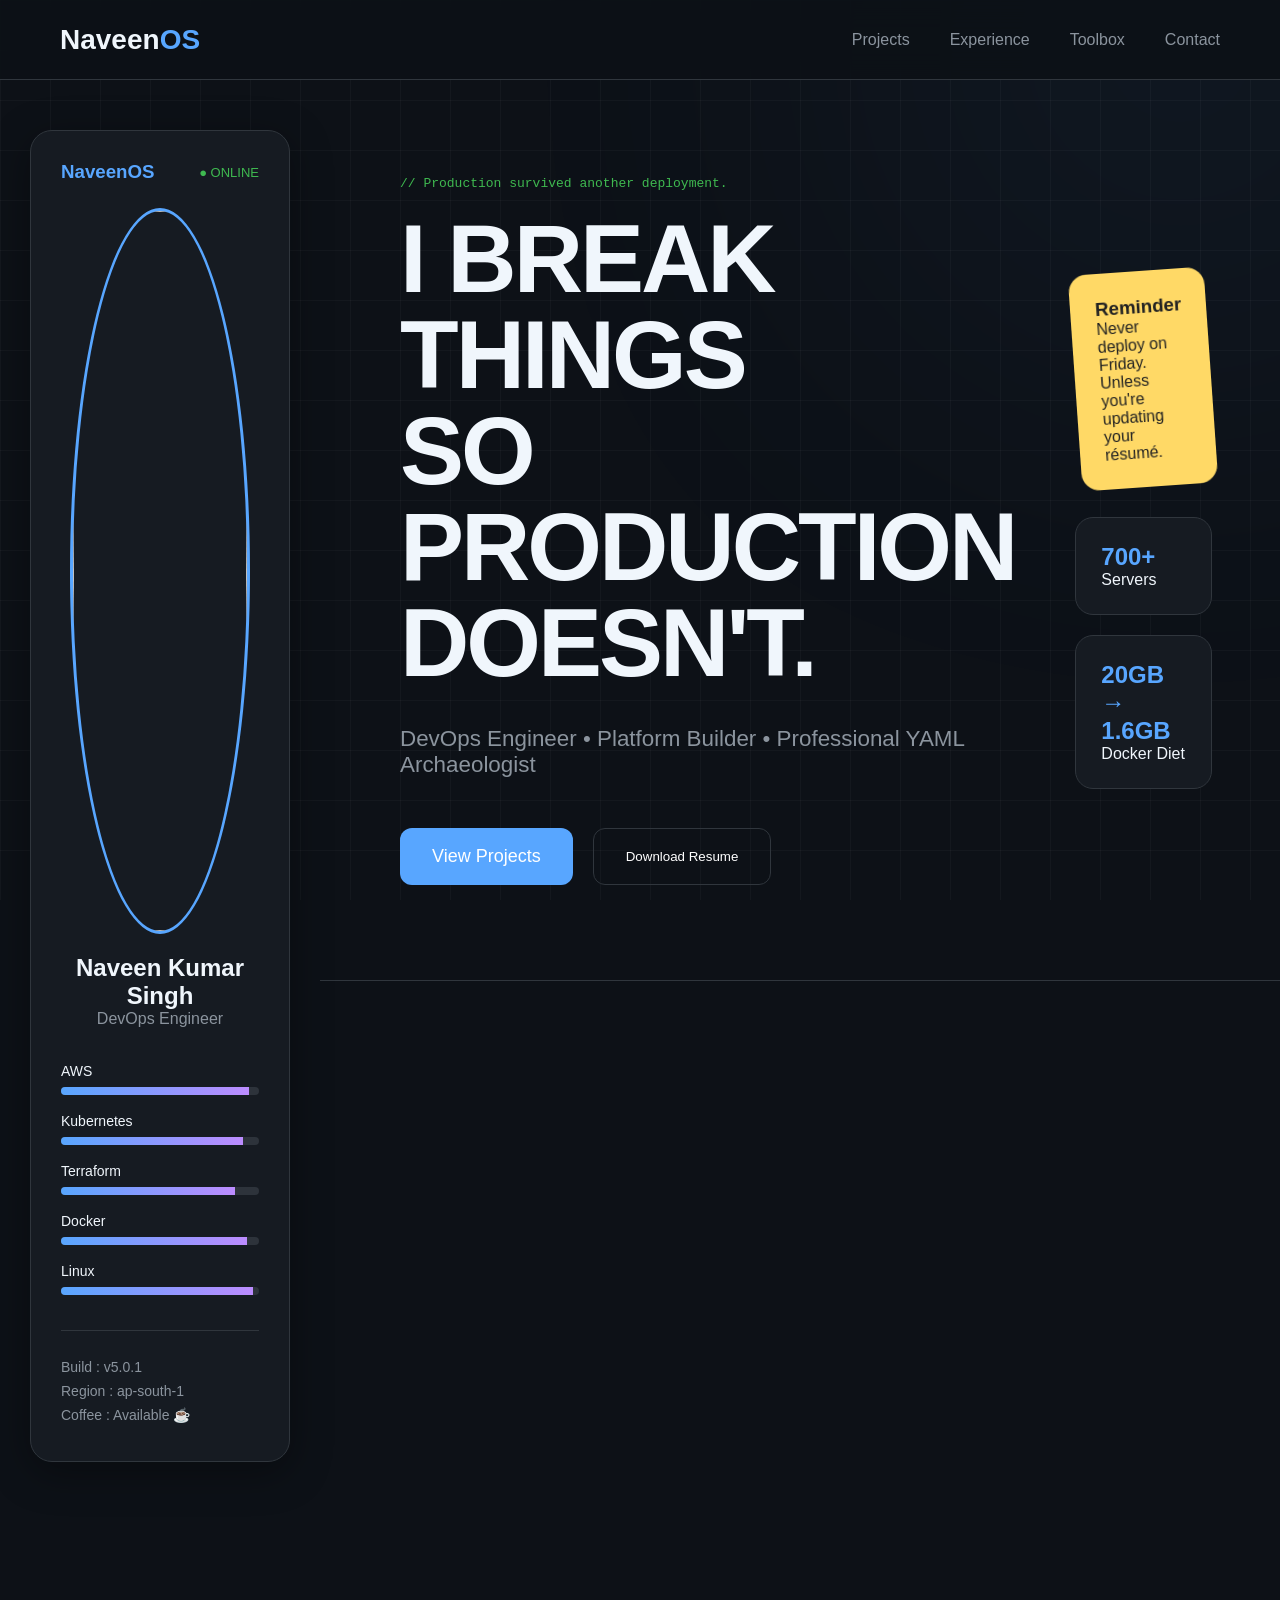
==== index.html @ 40c323e1 "update sidebar" ====
<head>
    <link rel="stylesheet" href="assets/css/style.css">
    <link rel="stylesheet" href="assets/css/navbar.css">
    <link rel="stylesheet" href="assets/css/sidebar.css">
    <link rel="stylesheet" href="assets/css/hero.css">
</head>

<body>

    <!-- ================= NAVBAR ================= -->

    <nav class="navbar">

        <div class="logo">
            Naveen<span>OS</span>
        </div>

        <ul class="nav-links">
            <li><a href="#">Projects</a></li>
            <li><a href="#">Experience</a></li>
            <li><a href="#">Toolbox</a></li>
            <li><a href="#">Contact</a></li>
        </ul>

    </nav>

    <!-- ================= MAIN ================= -->

    <main>

        <!-- Sidebar -->

        <aside class="sidebar">

            <div class="identity-card">

                <div class="identity-header">

                    <h3>NaveenOS</h3>

                    <span class="online">
                        ● ONLINE
                    </span>

                </div>

                <div class="profile-image">

                    <img src="assets/images/profile.png" alt="Profile">

                </div>

                <h2>Naveen Kumar Singh</h2>

                <p class="designation">
                    DevOps Engineer
                </p>

                <div class="skill-bars">

                    <div class="skill">
                        <span>AWS</span>
                        <div class="bar">
                            <div style="width:95%"></div>
                        </div>
                    </div>

                    <div class="skill">
                        <span>Kubernetes</span>
                        <div class="bar">
                            <div style="width:92%"></div>
                        </div>
                    </div>

                    <div class="skill">
                        <span>Terraform</span>
                        <div class="bar">
                            <div style="width:88%"></div>
                        </div>
                    </div>

                    <div class="skill">
                        <span>Docker</span>
                        <div class="bar">
                            <div style="width:94%"></div>
                        </div>
                    </div>

                    <div class="skill">
                        <span>Linux</span>
                        <div class="bar">
                            <div style="width:97%"></div>
                        </div>
                    </div>

                </div>

                <div class="system-info">

                    <p>Build : v5.0.1</p>

                    <p>Region : ap-south-1</p>

                    <p>Coffee : Available ☕</p>

                </div>

            </div>

        </aside>

        <!-- Right Side -->

        <div class="content">

            <section class="hero">

                <div class="hero-left">

                    <p class="hero-tag">
                        // Production survived another deployment.
                    </p>

                    <h1>
                        I BREAK THINGS
                        <br>
                        SO PRODUCTION
                        <br>
                        DOESN'T.
                    </h1>

                    <p class="hero-description">
                        DevOps Engineer • Platform Builder • Professional YAML Archaeologist
                    </p>

                    <div class="hero-buttons">

                        <button class="primary-btn">
                            View Projects
                        </button>

                        <button class="secondary-btn">
                            Download Resume
                        </button>

                    </div>

                </div>

                <div class="hero-right">

                    <div class="sticky-note">

                        <h3>Reminder</h3>

                        <p>
                            Never deploy on Friday.
                            Unless you're updating your résumé.
                        </p>

                    </div>

                    <div class="quick-stats">

                        <div>
                            <h2>700+</h2>
                            <span>Servers</span>
                        </div>

                        <div>
                            <h2>20GB → 1.6GB</h2>
                            <span>Docker Diet</span>
                        </div>

                    </div>

                </div>

            </section>

            <!-- Empty Sections -->

            <section class="terminal"></section>

            <section class="timeline"></section>

            <section class="toolbox"></section>

            <section class="metrics"></section>

            <section class="projects"></section>

            <section class="contact"></section>

        </div>

    </main>

</body>
---- assets/css/style.css ----
@import url('variables.css');

*{
    margin:0;
    padding:0;
    box-sizing:border-box;
}

html{
    scroll-behavior:smooth;
}

body{

    background:var(--bg);

    color:var(--white);

    font-family:'Inter',sans-serif;

    overflow-x:hidden;

}

a{

    text-decoration:none;

    color:inherit;

}

img{

    width:100%;

    display:block;

}

button{

    cursor:pointer;

    border:none;

}

main{

    display:grid;

    grid-template-columns:320px 1fr;

    min-height:100vh;

}

section{

    padding:80px;

}
.content{

    margin-top:80px;

}

.terminal,
.timeline,
.toolbox,
.metrics,
.projects,
.contact{

    min-height:100vh;

    border-top:1px solid var(--border);

}

body::before{

    content:"";

    position:fixed;

    inset:0;

    background-image:

        linear-gradient(rgba(255,255,255,.03) 1px,transparent 1px),

        linear-gradient(90deg,rgba(255,255,255,.03) 1px,transparent 1px);

    background-size:50px 50px;

    pointer-events:none;

    z-index:-1;

}

body::after{

    content:"";

    position:fixed;

    width:700px;

    height:700px;

    border-radius:50%;

    background:radial-gradient(var(--blue),transparent 70%);

    filter:blur(220px);

    top:-300px;

    right:-250px;

    opacity:.18;

    z-index:-2;

}
---- assets/css/navbar.css ----
.navbar{

    height:80px;

    width:100%;

    position:fixed;

    top:0;

    left:0;

    background:rgba(13,17,23,.9);

    backdrop-filter:blur(15px);

    display:flex;

    justify-content:space-between;

    align-items:center;

    padding:0 60px;

    border-bottom:1px solid var(--border);

    z-index:999;

}

.logo{

    font-size:28px;

    font-weight:700;

}

.logo span{

    color:var(--blue);

}

.nav-links{

    display:flex;

    gap:40px;

    list-style:none;

}

.nav-links a{

    color:var(--grey);

    transition:.3s;

}

.nav-links a:hover{

    color:var(--white);

}
---- assets/css/sidebar.css ----
.sidebar{

    position:sticky;
    top:100px;
    padding:30px;
    height:calc(100vh - 120px);

}

.identity-card{

    background:var(--bg-secondary);

    border:1px solid var(--border);

    border-radius:22px;

    padding:30px;

    box-shadow:var(--shadow);

}

.identity-header{

    display:flex;

    justify-content:space-between;

    align-items:center;

    margin-bottom:25px;

}

.identity-header h3{

    color:var(--blue);

}

.online{

    color:var(--green);

    font-size:13px;

}

.profile-image{

    width:180px;

    margin:auto;

    border-radius:50%;

    overflow:hidden;

    border:3px solid var(--blue);

}

.identity-card h2{

    text-align:center;

    margin-top:20px;

}

.designation{

    text-align:center;

    color:var(--grey);

    margin-bottom:35px;

}

.skill{

    margin-bottom:18px;

}

.skill span{

    display:block;

    margin-bottom:8px;

    font-size:14px;

}

.bar{

    width:100%;

    height:8px;

    background:#2d333b;

    border-radius:30px;

    overflow:hidden;

}

.bar div{

    height:100%;

    background:linear-gradient(90deg,var(--blue),var(--purple));

}

.system-info{

    margin-top:35px;

    padding-top:20px;

    border-top:1px solid var(--border);

}

.system-info p{

    color:var(--grey);

    margin:8px 0;

    font-size:14px;

}
---- assets/css/hero.css ----
.hero{

    display:grid;

    grid-template-columns:2fr 1fr;

    gap:60px;

    align-items:center;

    min-height:100vh;

}

.hero-tag{

    color:var(--green);

    font-family:monospace;

    margin-bottom:20px;

}

.hero h1{

    font-size:6rem;

    line-height:1;

    letter-spacing:-3px;

    max-width:900px;

}

.hero-description{

    margin-top:35px;

    font-size:1.4rem;

    color:var(--grey);

    max-width:650px;

}

.hero-buttons{

    display:flex;

    gap:20px;

    margin-top:50px;

}

.primary-btn{

    background:var(--blue);

    color:white;

    padding:18px 32px;

    border-radius:12px;

    font-size:18px;

}

.secondary-btn{

    background:transparent;

    border:1px solid var(--border);

    color:white;

    padding:18px 32px;

    border-radius:12px;

}

.hero-right{

    display:flex;

    flex-direction:column;

    gap:30px;

}

.sticky-note{

    background:#FFD966;

    color:#222;

    padding:25px;

    border-radius:18px;

    transform:rotate(-4deg);

}

.quick-stats{

    display:grid;

    gap:20px;

}

.quick-stats div{

    background:var(--bg-secondary);

    border:1px solid var(--border);

    padding:25px;

    border-radius:18px;

}

.quick-stats h2{

    color:var(--blue);

}
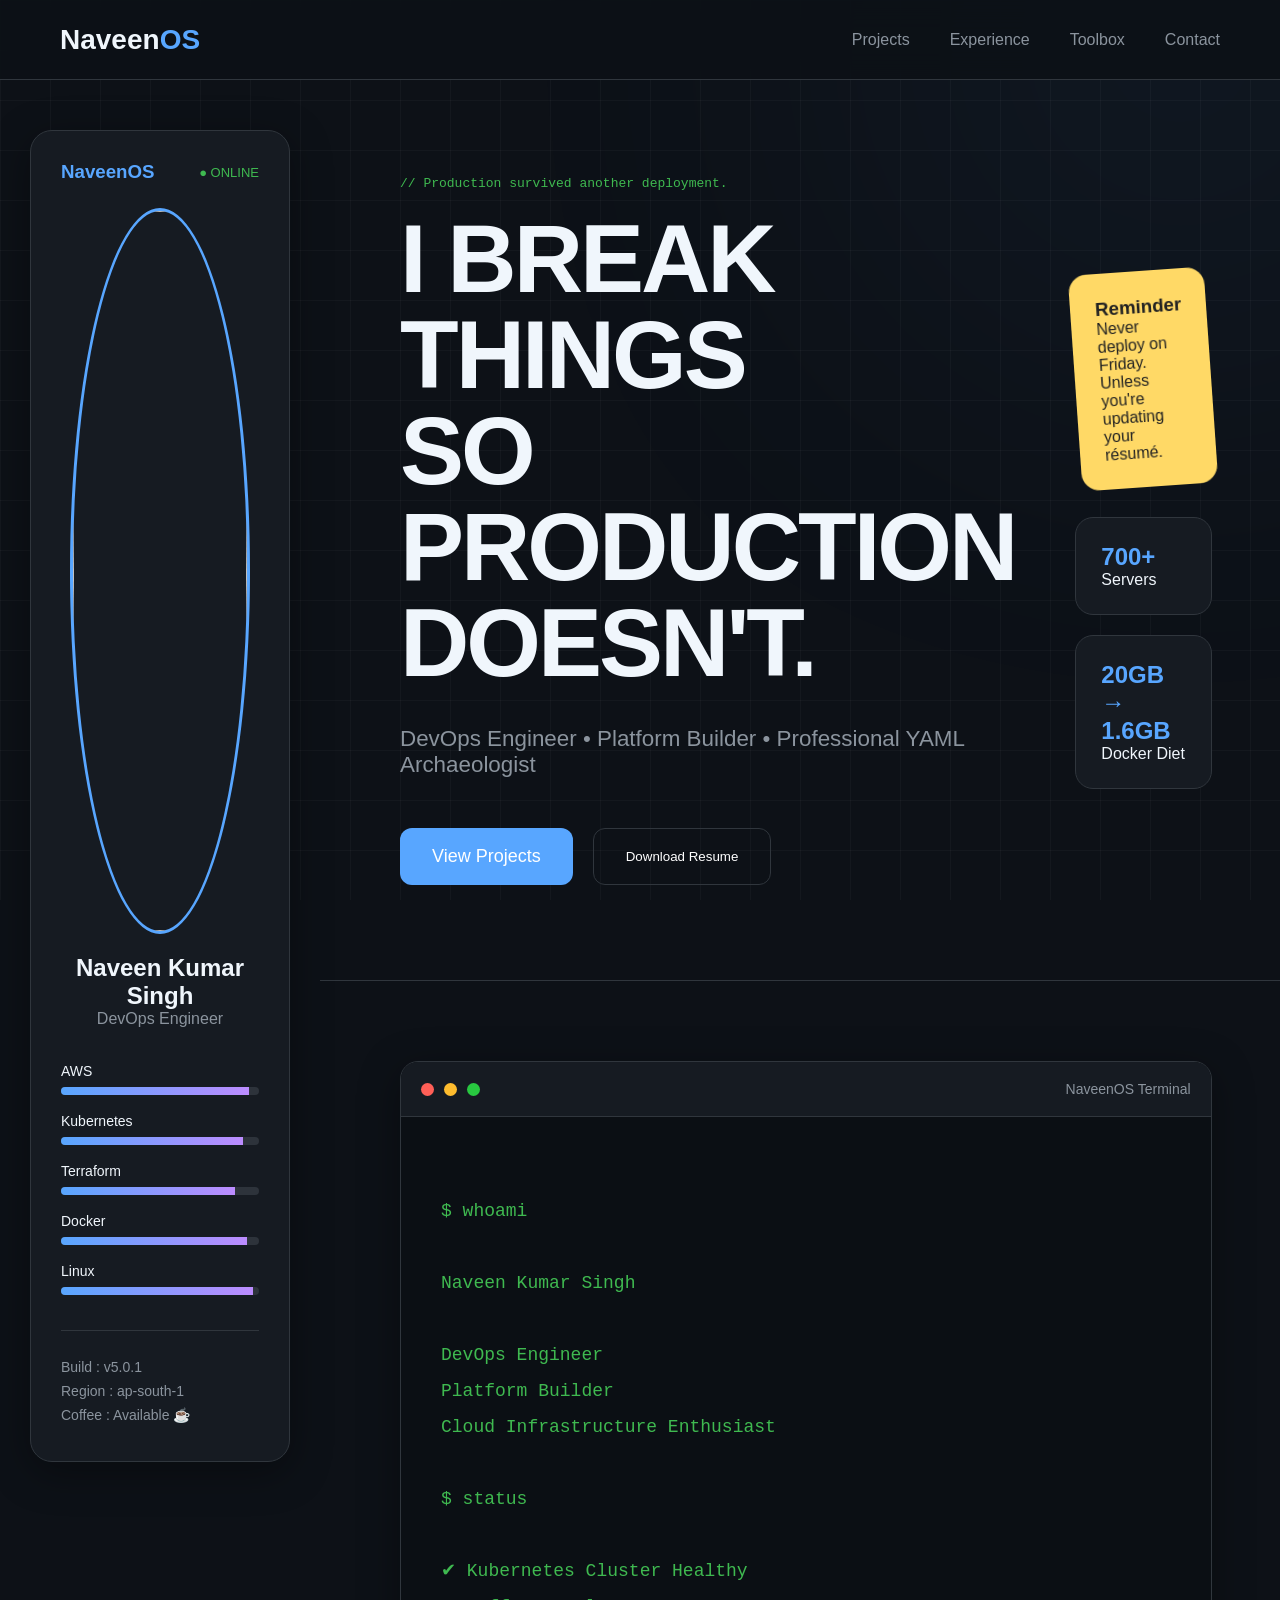
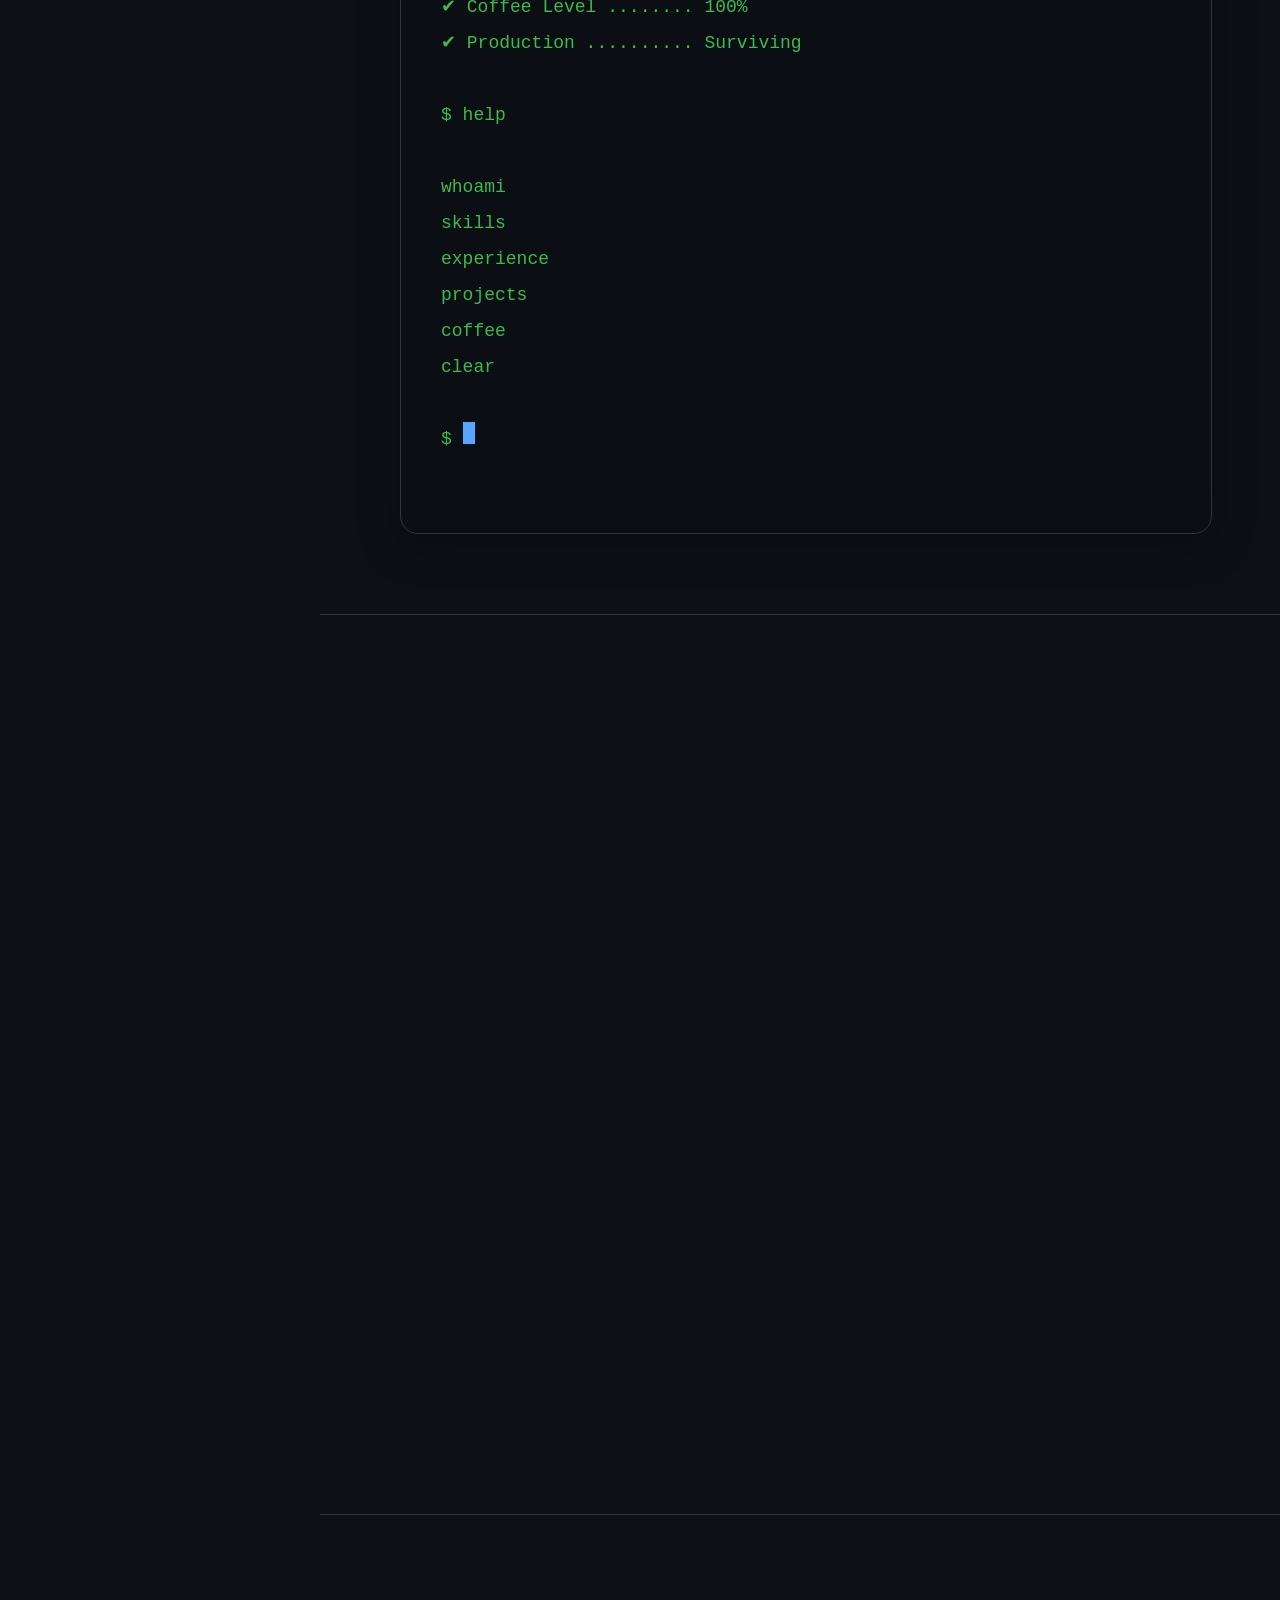
==== commit bfdfed70: "add terminal" ====
--- a/index.html
+++ b/index.html
@@ -3,6 +3,7 @@
     <link rel="stylesheet" href="assets/css/navbar.css">
     <link rel="stylesheet" href="assets/css/sidebar.css">
     <link rel="stylesheet" href="assets/css/hero.css">
+    <link rel="stylesheet" href="assets/css/terminal.css">
 </head>
 
 <body>
@@ -46,7 +47,8 @@
 
                 <div class="profile-image">
 
-                    <img src="assets/images/profile.png" alt="Profile">
+                    <!-- <img src="assets/images/profile.png" alt="Profile"> -->
+                     <img src="https://placehold.co/180x180/png" alt="Profile">
 
                 </div>
 
@@ -180,7 +182,60 @@
 
             <!-- Empty Sections -->
 
-            <section class="terminal"></section>
+            <section class="terminal">
+
+                <div class="terminal-window">
+
+                    <div class="terminal-header">
+
+                        <div class="terminal-buttons">
+
+                            <span class="red"></span>
+                            <span class="yellow"></span>
+                            <span class="green"></span>
+
+                        </div>
+
+                        <p>NaveenOS Terminal</p>
+
+                    </div>
+
+                    <div class="terminal-body">
+
+                        <pre>
+
+$ whoami
+
+Naveen Kumar Singh
+
+DevOps Engineer
+Platform Builder
+Cloud Infrastructure Enthusiast
+
+$ status
+
+✔ Kubernetes Cluster Healthy
+✔ Coffee Level ........ 100%
+✔ Production .......... Surviving
+
+$ help
+
+whoami
+skills
+experience
+projects
+coffee
+clear
+
+$ <span class="cursor"></span>
+
+</pre>
+
+                    </div>
+
+                </div>
+
+            </section>
 
             <section class="timeline"></section>
 
--- a/assets/css/style.css
+++ b/assets/css/style.css
@@ -126,4 +126,9 @@
 
     z-index:-2;
 
+}
+pre{
+
+    white-space:pre-wrap;
+
 }
--- a/assets/css/terminal.css
+++ b/assets/css/terminal.css
@@ -0,0 +1,121 @@
+.terminal{
+
+    display:flex;
+
+    justify-content:center;
+
+    align-items:center;
+
+}
+
+.terminal-window{
+
+    width:100%;
+
+    max-width:1200px;
+
+    background:#0b0f14;
+
+    border:1px solid var(--border);
+
+    border-radius:18px;
+
+    overflow:hidden;
+
+    box-shadow:var(--shadow);
+
+}
+
+.terminal-header{
+
+    height:55px;
+
+    background:#161b22;
+
+    display:flex;
+
+    align-items:center;
+
+    justify-content:space-between;
+
+    padding:0 20px;
+
+    border-bottom:1px solid var(--border);
+
+}
+
+.terminal-buttons{
+
+    display:flex;
+
+    gap:10px;
+
+}
+
+.red,
+.yellow,
+.green{
+
+    width:13px;
+
+    height:13px;
+
+    border-radius:50%;
+
+}
+
+.red{
+
+    background:#ff5f57;
+
+}
+
+.yellow{
+
+    background:#febc2e;
+
+}
+
+.green{
+
+    background:#28c840;
+
+}
+
+.terminal-header p{
+
+    color:var(--grey);
+
+    font-size:14px;
+
+}
+
+.terminal-body{
+
+    padding:40px;
+
+}
+
+.terminal pre{
+
+    color:#3FB950;
+
+    font-size:18px;
+
+    line-height:2;
+
+    font-family:"JetBrains Mono", monospace;
+
+}
+
+.cursor{
+
+    display:inline-block;
+
+    width:12px;
+
+    height:22px;
+
+    background:#58A6FF;
+
+}
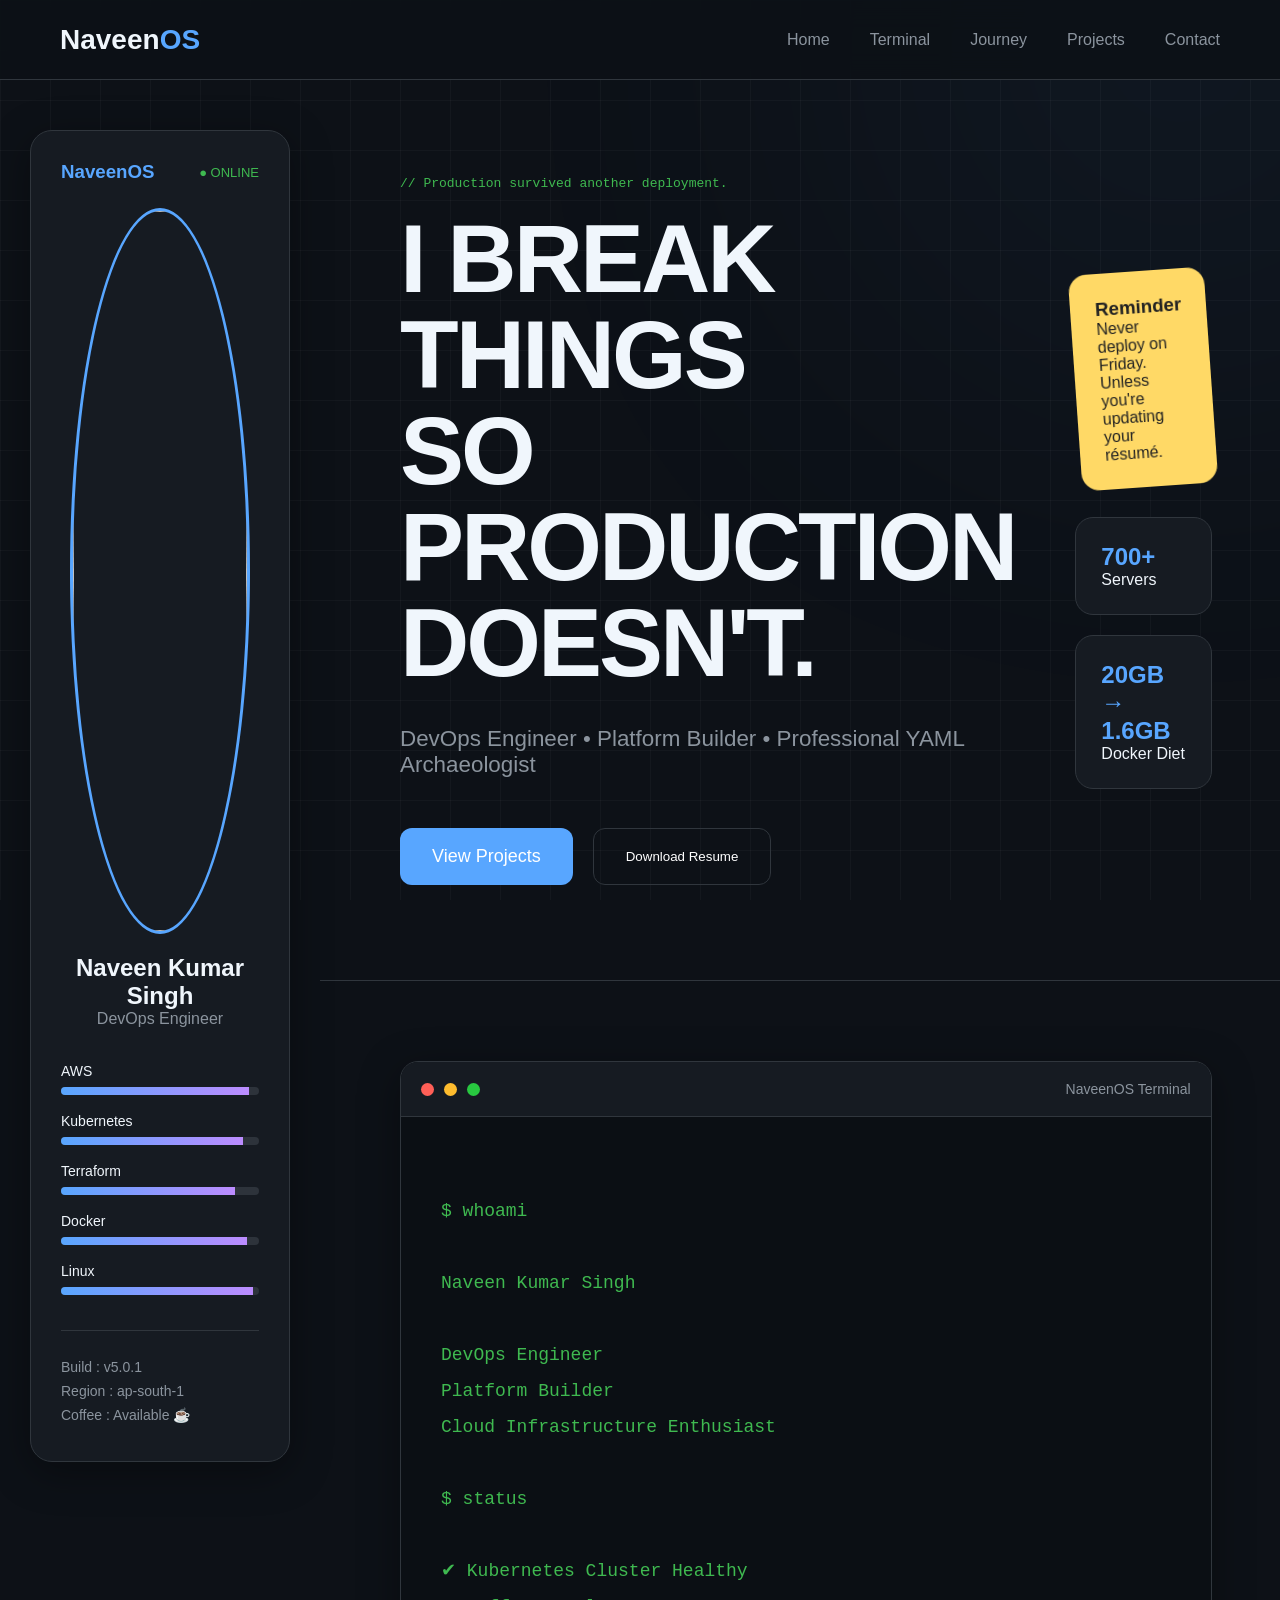
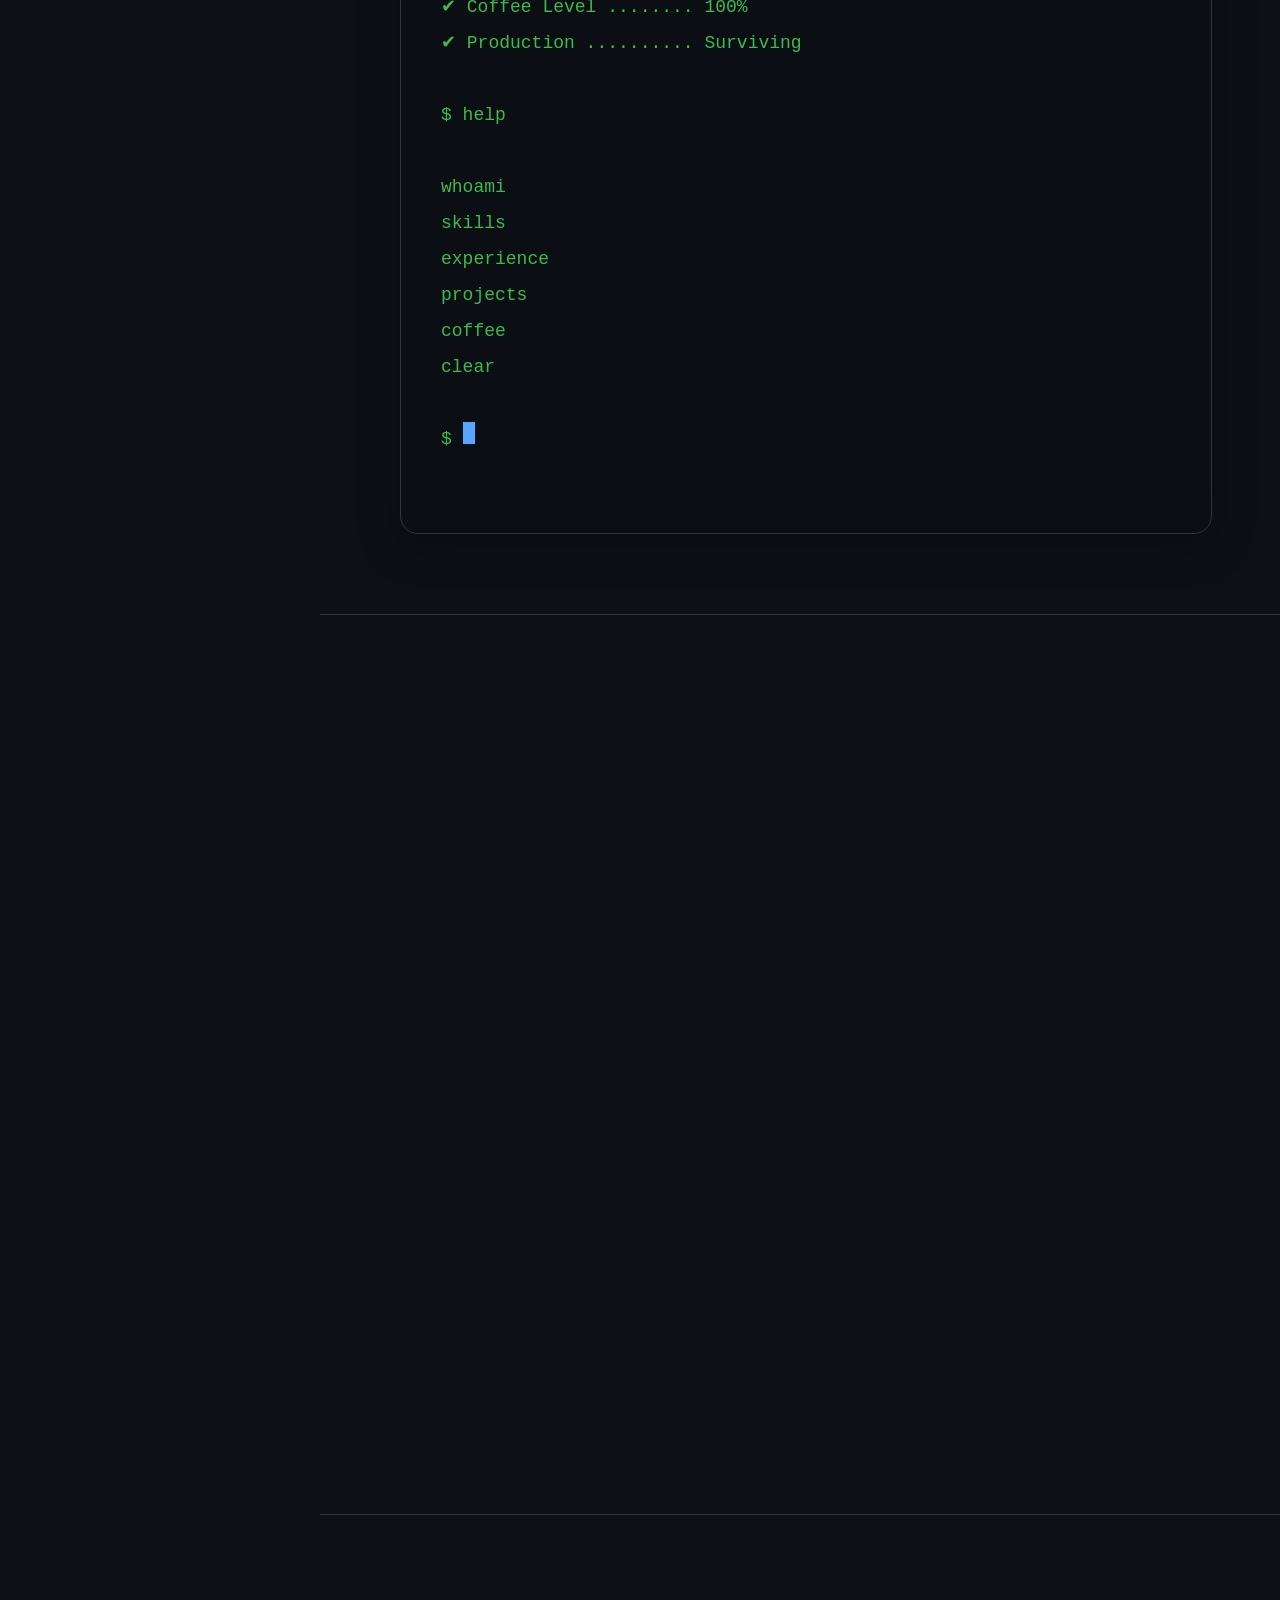
==== commit 14a424c4: "css for terminal" ====
--- a/index.html
+++ b/index.html
@@ -5,7 +5,7 @@
     <link rel="stylesheet" href="assets/css/hero.css">
     <link rel="stylesheet" href="assets/css/terminal.css">
 </head>
-
+<script src="assets/js/main.js"></script>
 <body>
 
     <!-- ================= NAVBAR ================= -->
@@ -17,11 +17,18 @@
         </div>
 
         <ul class="nav-links">
-            <li><a href="#">Projects</a></li>
-            <li><a href="#">Experience</a></li>
-            <li><a href="#">Toolbox</a></li>
-            <li><a href="#">Contact</a></li>
-        </ul>
+
+<li><a href="#hero">Home</a></li>
+
+<li><a href="#terminal">Terminal</a></li>
+
+<li><a href="#timeline">Journey</a></li>
+
+<li><a href="#projects">Projects</a></li>
+
+<li><a href="#contact">Contact</a></li>
+
+</ul>
 
     </nav>
 
@@ -115,7 +122,7 @@
 
         <div class="content">
 
-            <section class="hero">
+            <section class="hero" id="hero">
 
                 <div class="hero-left">
 
@@ -182,7 +189,7 @@
 
             <!-- Empty Sections -->
 
-            <section class="terminal">
+            <section class="terminal" id="terminal">
 
                 <div class="terminal-window">
 
@@ -237,15 +244,15 @@
 
             </section>
 
-            <section class="timeline"></section>
-
-            <section class="toolbox"></section>
-
-            <section class="metrics"></section>
-
-            <section class="projects"></section>
-
-            <section class="contact"></section>
+            <section class="timeline" id="timeline"></section>
+
+            <section class="toolbox" id="toolbox"></section>
+
+            <section class="metrics" id="metrics"></section>
+
+            <section class="projects" id="projects"></section>
+
+            <section class="contact" id="contact"></section>
 
         </div>
 
--- a/assets/css/style.css
+++ b/assets/css/style.css
@@ -131,4 +131,54 @@
 
     white-space:pre-wrap;
 
+}
+
+.section-title{
+
+margin-bottom:60px;
+
+}
+
+.section-title span{
+
+color:var(--green);
+
+font-family:monospace;
+
+font-size:15px;
+
+}
+
+.section-title h2{
+
+font-size:54px;
+
+margin-top:15px;
+
+}
+
+.section-title p{
+
+margin-top:18px;
+
+color:var(--grey);
+
+font-size:18px;
+
+max-width:600px;
+
+}
+
+.card{
+
+background:var(--bg-secondary);
+
+border:1px solid var(--border);
+
+border-radius:20px;
+
+padding:30px;
+
+box-shadow:var(--shadow);
+
 }
--- a/assets/css/navbar.css
+++ b/assets/css/navbar.css
@@ -64,4 +64,12 @@
 
     color:var(--white);
 
+}
+
+.nav-links a.active{
+
+color:var(--blue);
+
+font-weight:600;
+
 }
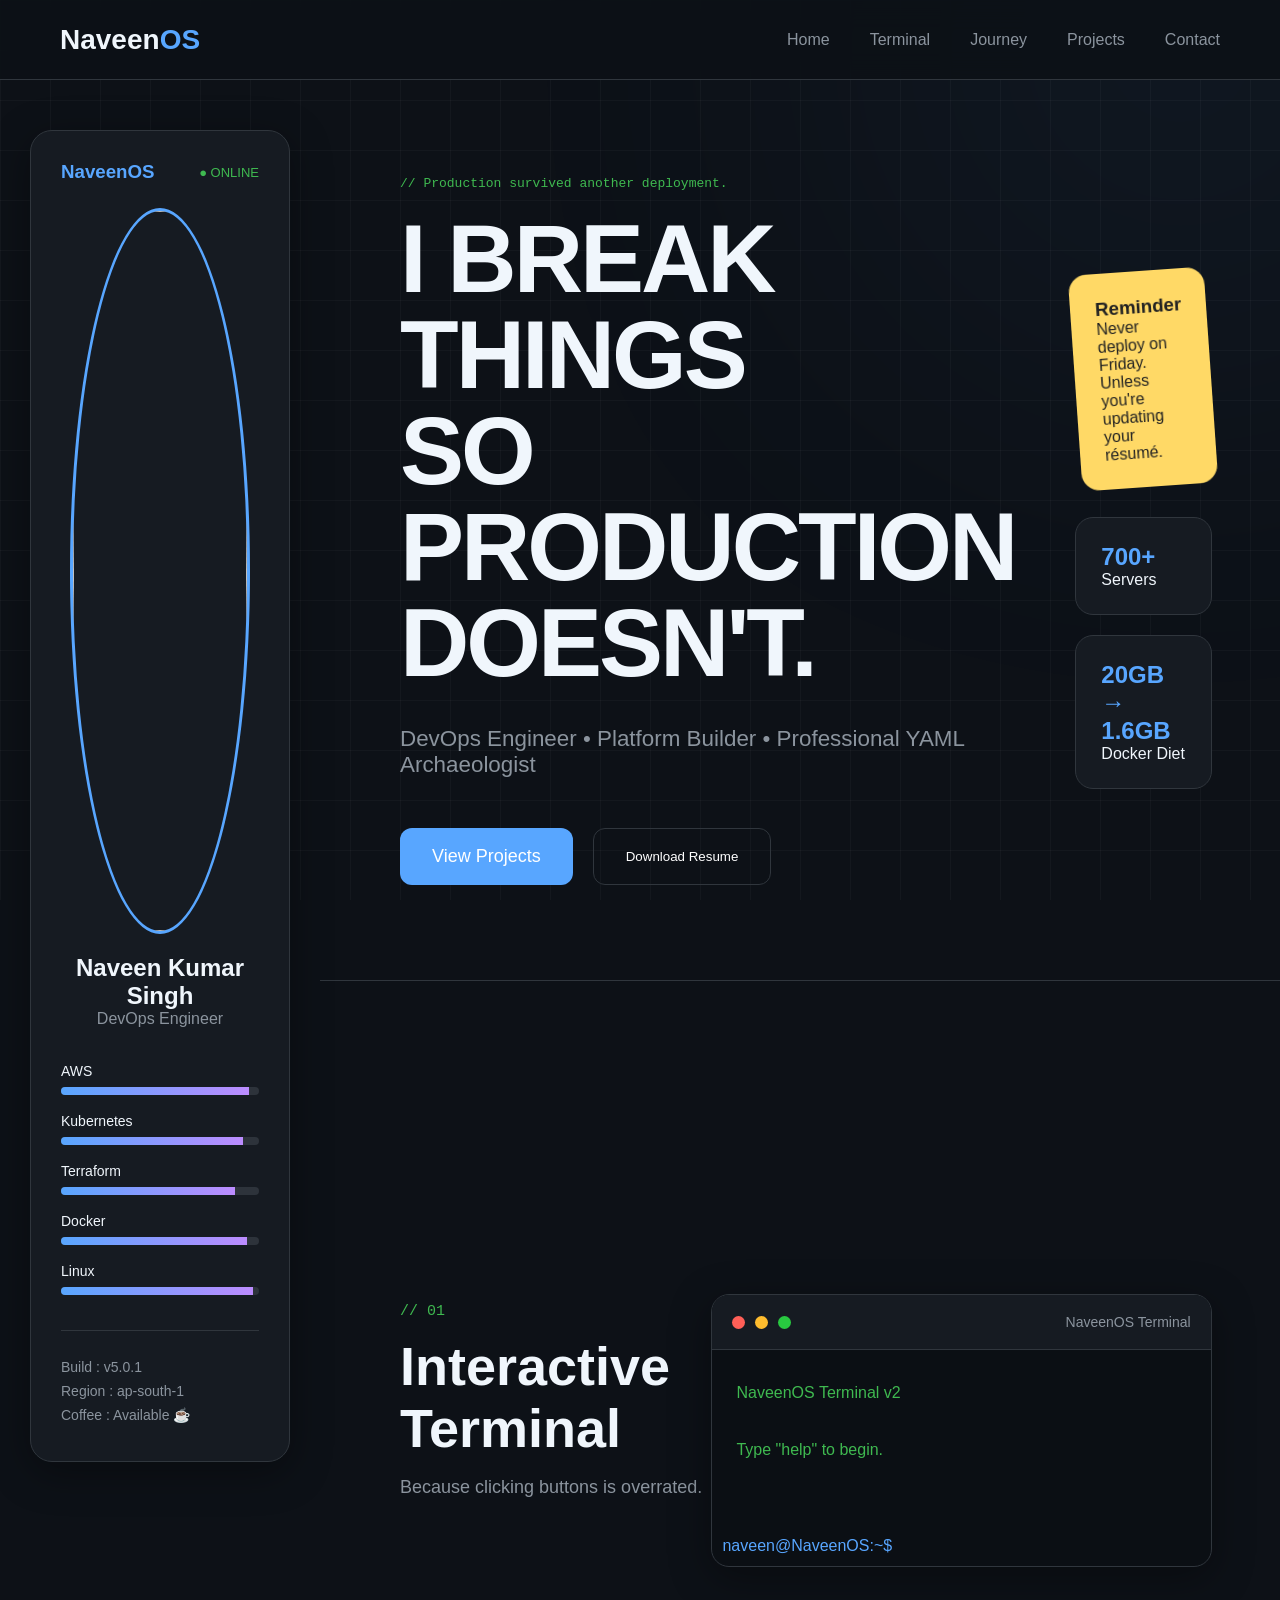
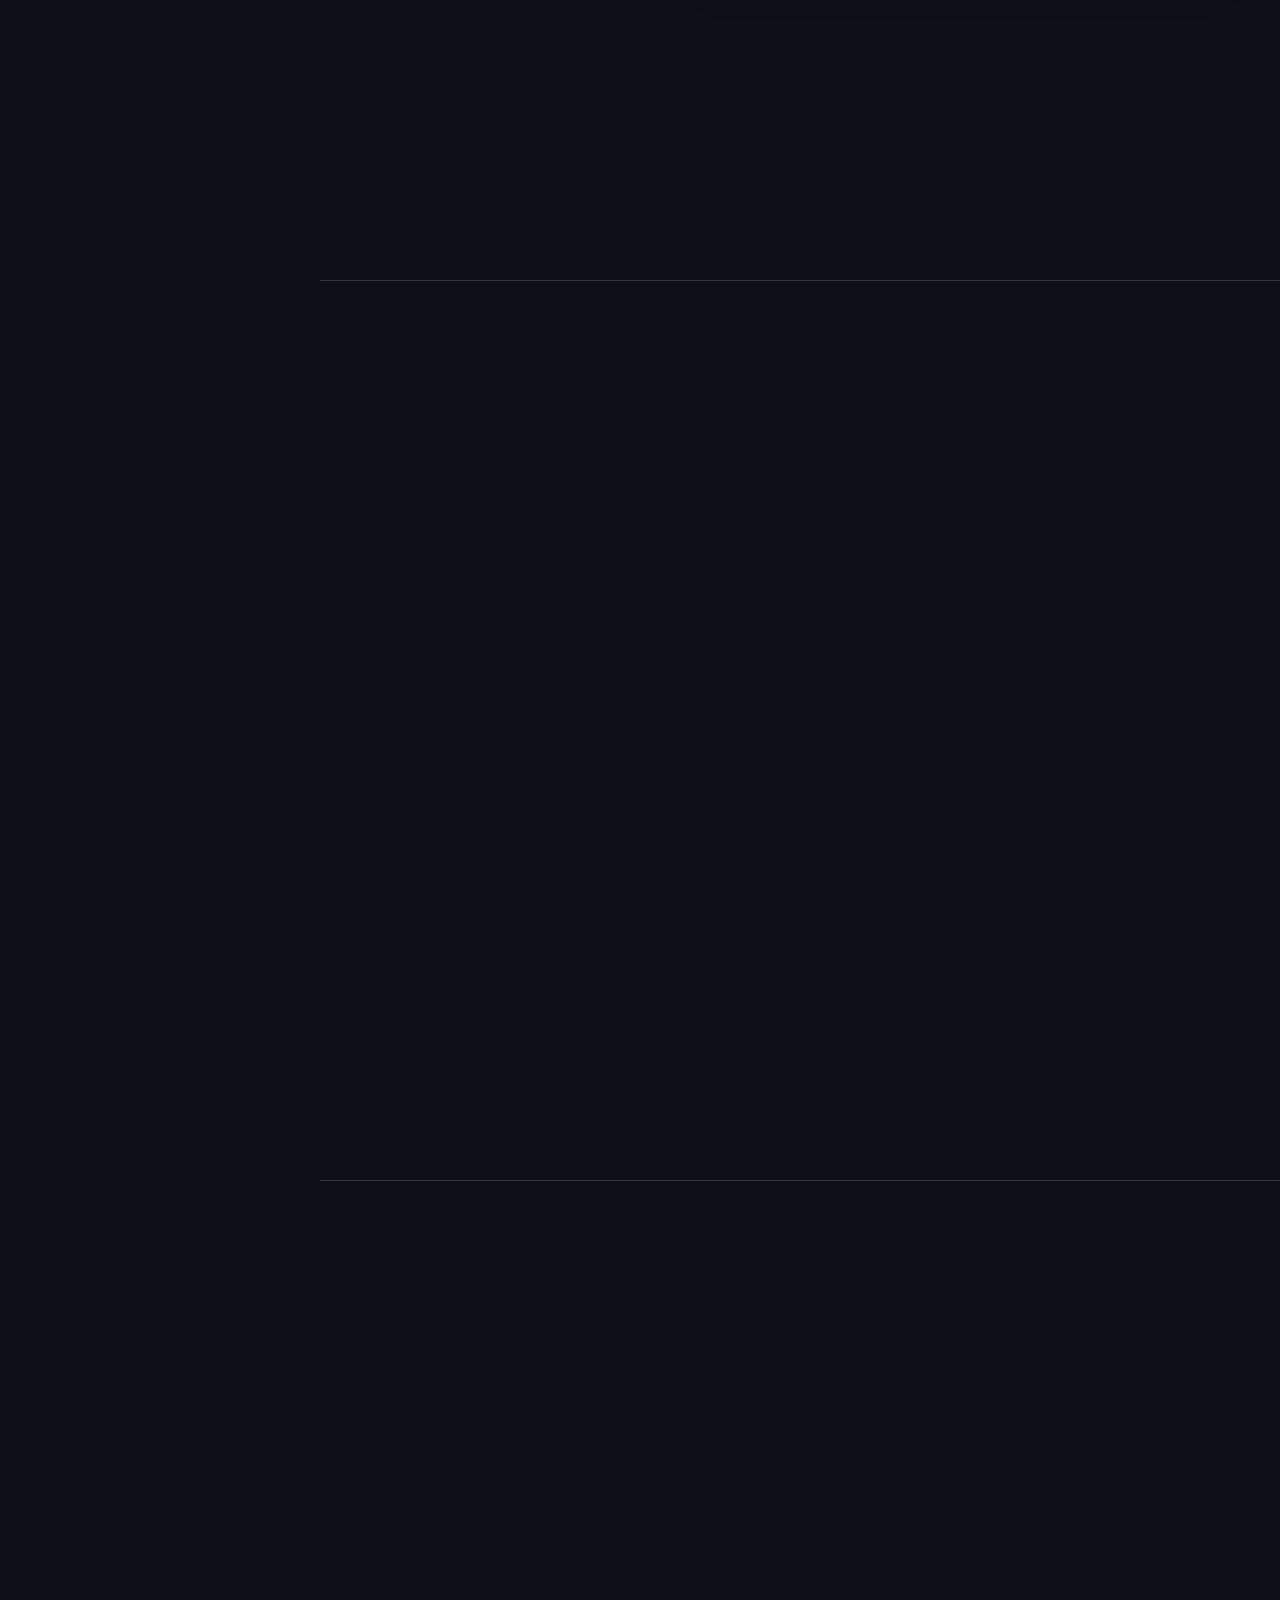
==== commit f4345f7d: "working terminal" ====
--- a/index.html
+++ b/index.html
@@ -6,6 +6,9 @@
     <link rel="stylesheet" href="assets/css/terminal.css">
 </head>
 <script src="assets/js/main.js"></script>
+<script src="assets/js/commands.js"></script>
+<script src="assets/js/terminal.js"></script>
+
 <body>
 
     <!-- ================= NAVBAR ================= -->
@@ -18,17 +21,17 @@
 
         <ul class="nav-links">
 
-<li><a href="#hero">Home</a></li>
-
-<li><a href="#terminal">Terminal</a></li>
-
-<li><a href="#timeline">Journey</a></li>
-
-<li><a href="#projects">Projects</a></li>
-
-<li><a href="#contact">Contact</a></li>
-
-</ul>
+            <li><a href="#hero">Home</a></li>
+
+            <li><a href="#terminal">Terminal</a></li>
+
+            <li><a href="#timeline">Journey</a></li>
+
+            <li><a href="#projects">Projects</a></li>
+
+            <li><a href="#contact">Contact</a></li>
+
+        </ul>
 
     </nav>
 
@@ -55,7 +58,7 @@
                 <div class="profile-image">
 
                     <!-- <img src="assets/images/profile.png" alt="Profile"> -->
-                     <img src="https://placehold.co/180x180/png" alt="Profile">
+                    <img src="https://placehold.co/180x180/png" alt="Profile">
 
                 </div>
 
@@ -189,54 +192,43 @@
 
             <!-- Empty Sections -->
 
-            <section class="terminal" id="terminal">
+            <section id="terminal" class="terminal">
+
+                <div class="section-title">
+
+                    <span>// 01</span>
+
+                    <h2>Interactive Terminal</h2>
+
+                    <p>
+                        Because clicking buttons is overrated.
+                    </p>
+
+                </div>
 
                 <div class="terminal-window">
 
                     <div class="terminal-header">
 
                         <div class="terminal-buttons">
-
                             <span class="red"></span>
                             <span class="yellow"></span>
                             <span class="green"></span>
-
                         </div>
 
                         <p>NaveenOS Terminal</p>
 
                     </div>
 
-                    <div class="terminal-body">
-
-                        <pre>
-
-$ whoami
-
-Naveen Kumar Singh
-
-DevOps Engineer
-Platform Builder
-Cloud Infrastructure Enthusiast
-
-$ status
-
-✔ Kubernetes Cluster Healthy
-✔ Coffee Level ........ 100%
-✔ Production .......... Surviving
-
-$ help
-
-whoami
-skills
-experience
-projects
-coffee
-clear
-
-$ <span class="cursor"></span>
-
-</pre>
+                    <div id="terminal-output"></div>
+
+                    <div class="terminal-input-line">
+
+                        <span class="prompt">
+                            naveen@NaveenOS:~$
+                        </span>
+
+                        <input id="terminal-input" type="text" autocomplete="off" spellcheck="false" autofocus>
 
                     </div>
 
--- a/assets/css/terminal.css
+++ b/assets/css/terminal.css
@@ -92,30 +92,88 @@
 
 .terminal-body{
 
-    padding:40px;
+    min-height:500px;
 
-}
+    padding:35px;
 
-.terminal pre{
+    display:flex;
 
-    color:#3FB950;
-
-    font-size:18px;
-
-    line-height:2;
+    flex-direction:column;
 
     font-family:"JetBrains Mono", monospace;
 
 }
 
-.cursor{
+.line{
 
-    display:inline-block;
+    display:flex;
 
-    width:12px;
+    align-items:center;
 
-    height:22px;
+    gap:12px;
 
-    background:#58A6FF;
+    margin-bottom:15px;
+
+}
+
+#terminal-output{
+
+    flex:1;
+
+    overflow-y:auto;
+
+    margin-bottom:20px;
+
+}
+
+.output-line{
+
+    margin-bottom:12px;
+
+    margin-left: 24px; 
+
+    white-space:pre-wrap;
+
+    line-height:1.8;
+
+
+}
+
+.terminal-input-line{
+
+    display:flex;
+
+    align-items:center;
+
+    gap:12px;
+
+    padding: 10px;
+
+}
+
+.prompt{
+
+    color:var(--blue);
+
+    white-space:nowrap;
+
+}
+#terminal-input{
+
+    flex:1;
+
+    background:none;
+
+    border:none;
+
+    outline:none;
+
+    color:#3FB950;
+
+    font-family:inherit;
+
+    font-size:17px;
+    /* padding: 12px; */
+    
 
 }
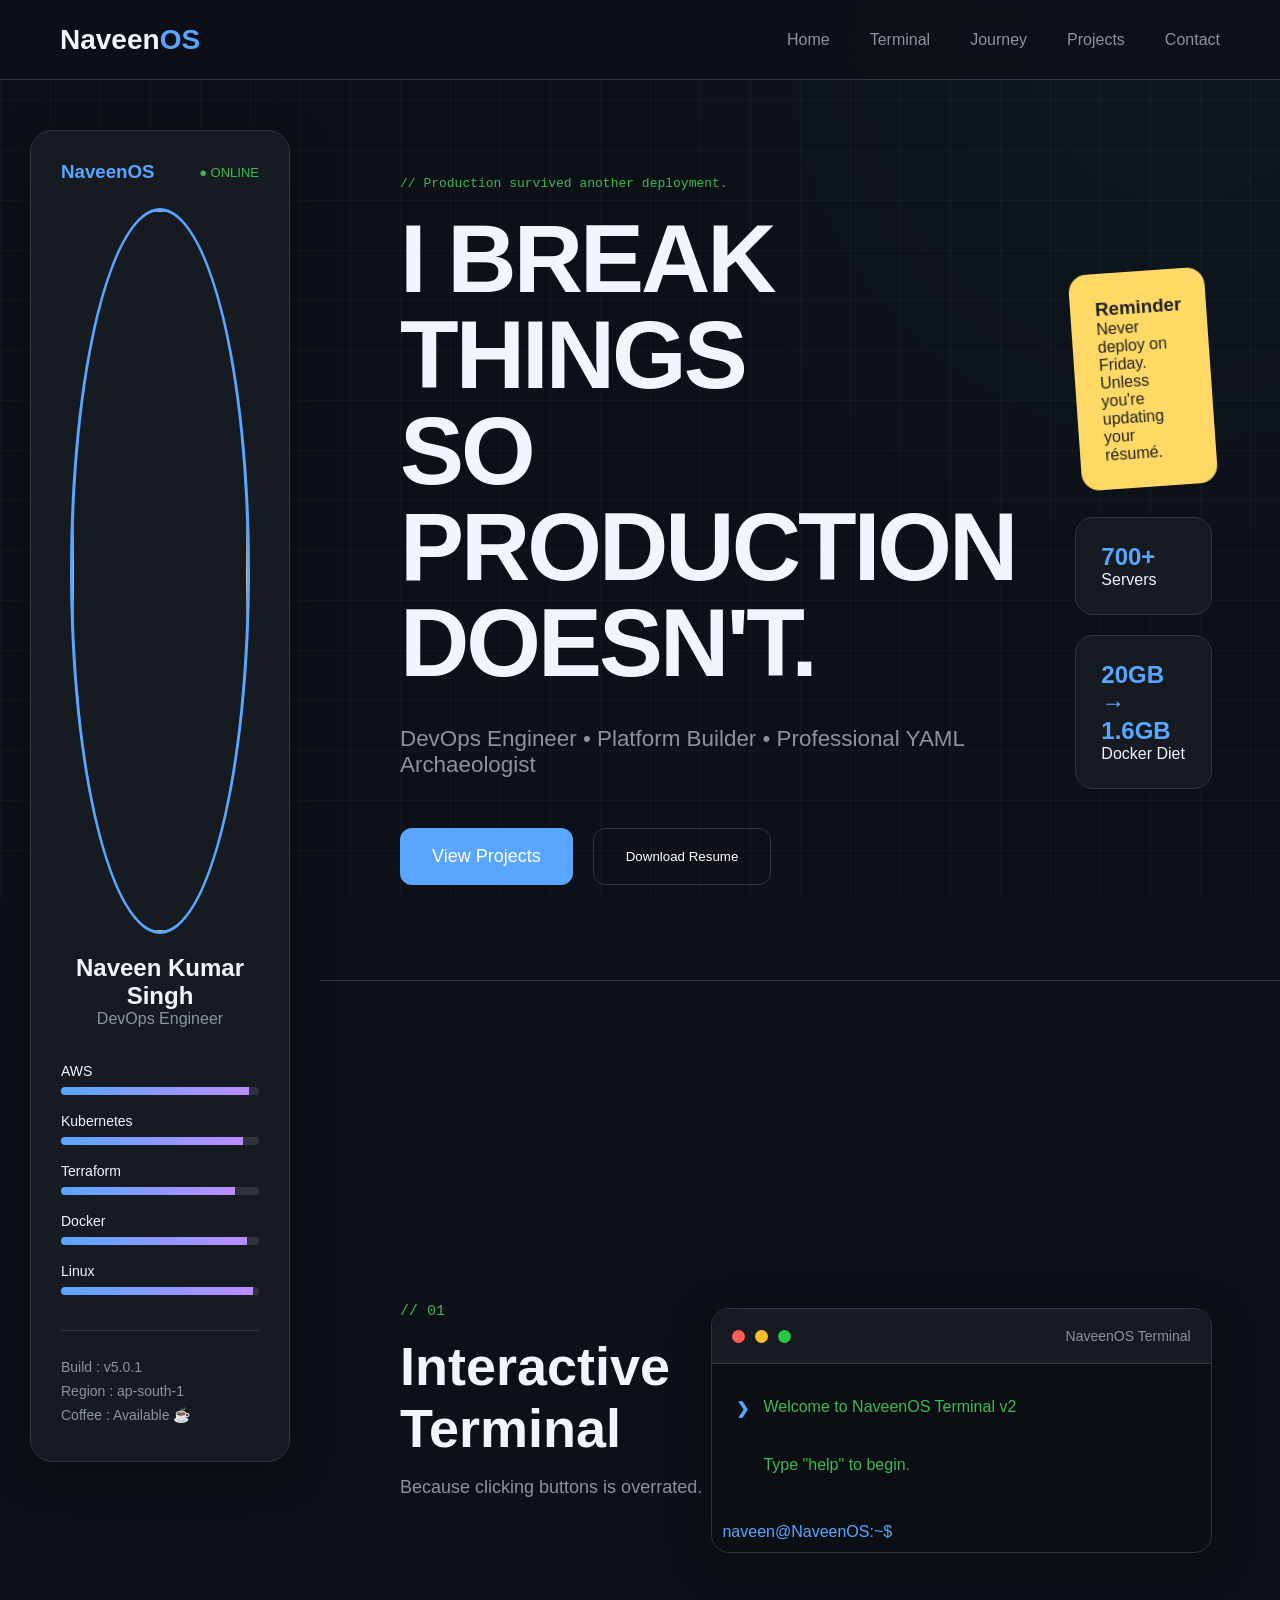
==== commit 9b5cd57d: "interactive terminal" ====
--- a/index.html
+++ b/index.html
@@ -6,6 +6,7 @@
     <link rel="stylesheet" href="assets/css/terminal.css">
 </head>
 <script src="assets/js/main.js"></script>
+<script src="assets/js/registry.js"></script>
 <script src="assets/js/commands.js"></script>
 <script src="assets/js/terminal.js"></script>
 
--- a/assets/css/terminal.css
+++ b/assets/css/terminal.css
@@ -176,4 +176,36 @@
     /* padding: 12px; */
     
 
+}
+
+.terminal-output{
+
+    display:flex;
+
+    align-items:flex-start;
+
+    gap:14px;
+
+}
+
+.output-icon{
+
+    color:var(--blue);
+
+    font-weight:bold;
+
+    user-select:none;
+
+    margin-top:2px;
+
+}
+
+.output-text{
+
+    color:inherit;
+
+    line-height:1.8;
+
+    flex:1;
+
 }
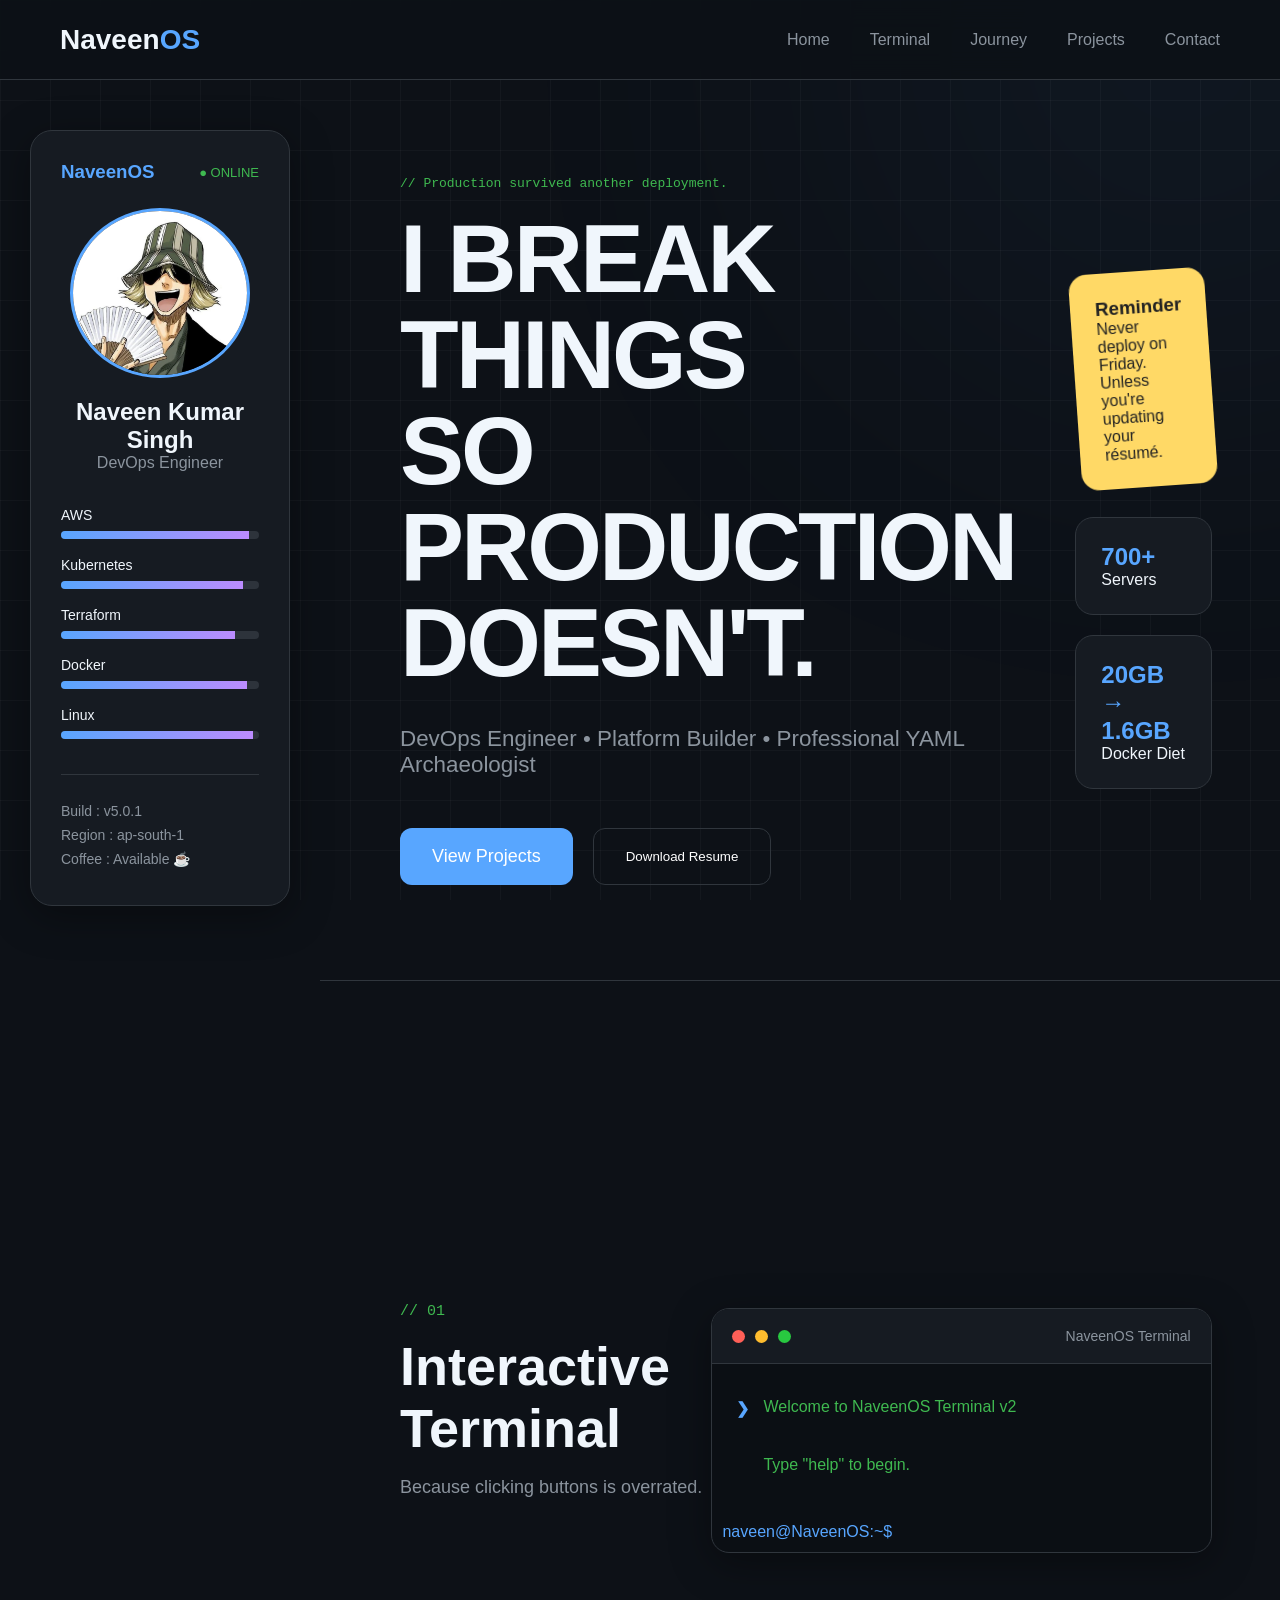
==== commit 7b6f5b0c: "changed DP" ====
--- a/index.html
+++ b/index.html
@@ -58,8 +58,8 @@
 
                 <div class="profile-image">
 
-                    <!-- <img src="assets/images/profile.png" alt="Profile"> -->
-                    <img src="https://placehold.co/180x180/png" alt="Profile">
+                    <img src="assets/images/urahara.png" alt="Profile">
+                    <!-- <img src="https://placehold.co/180x180/png" alt="Profile"> -->
 
                 </div>
 
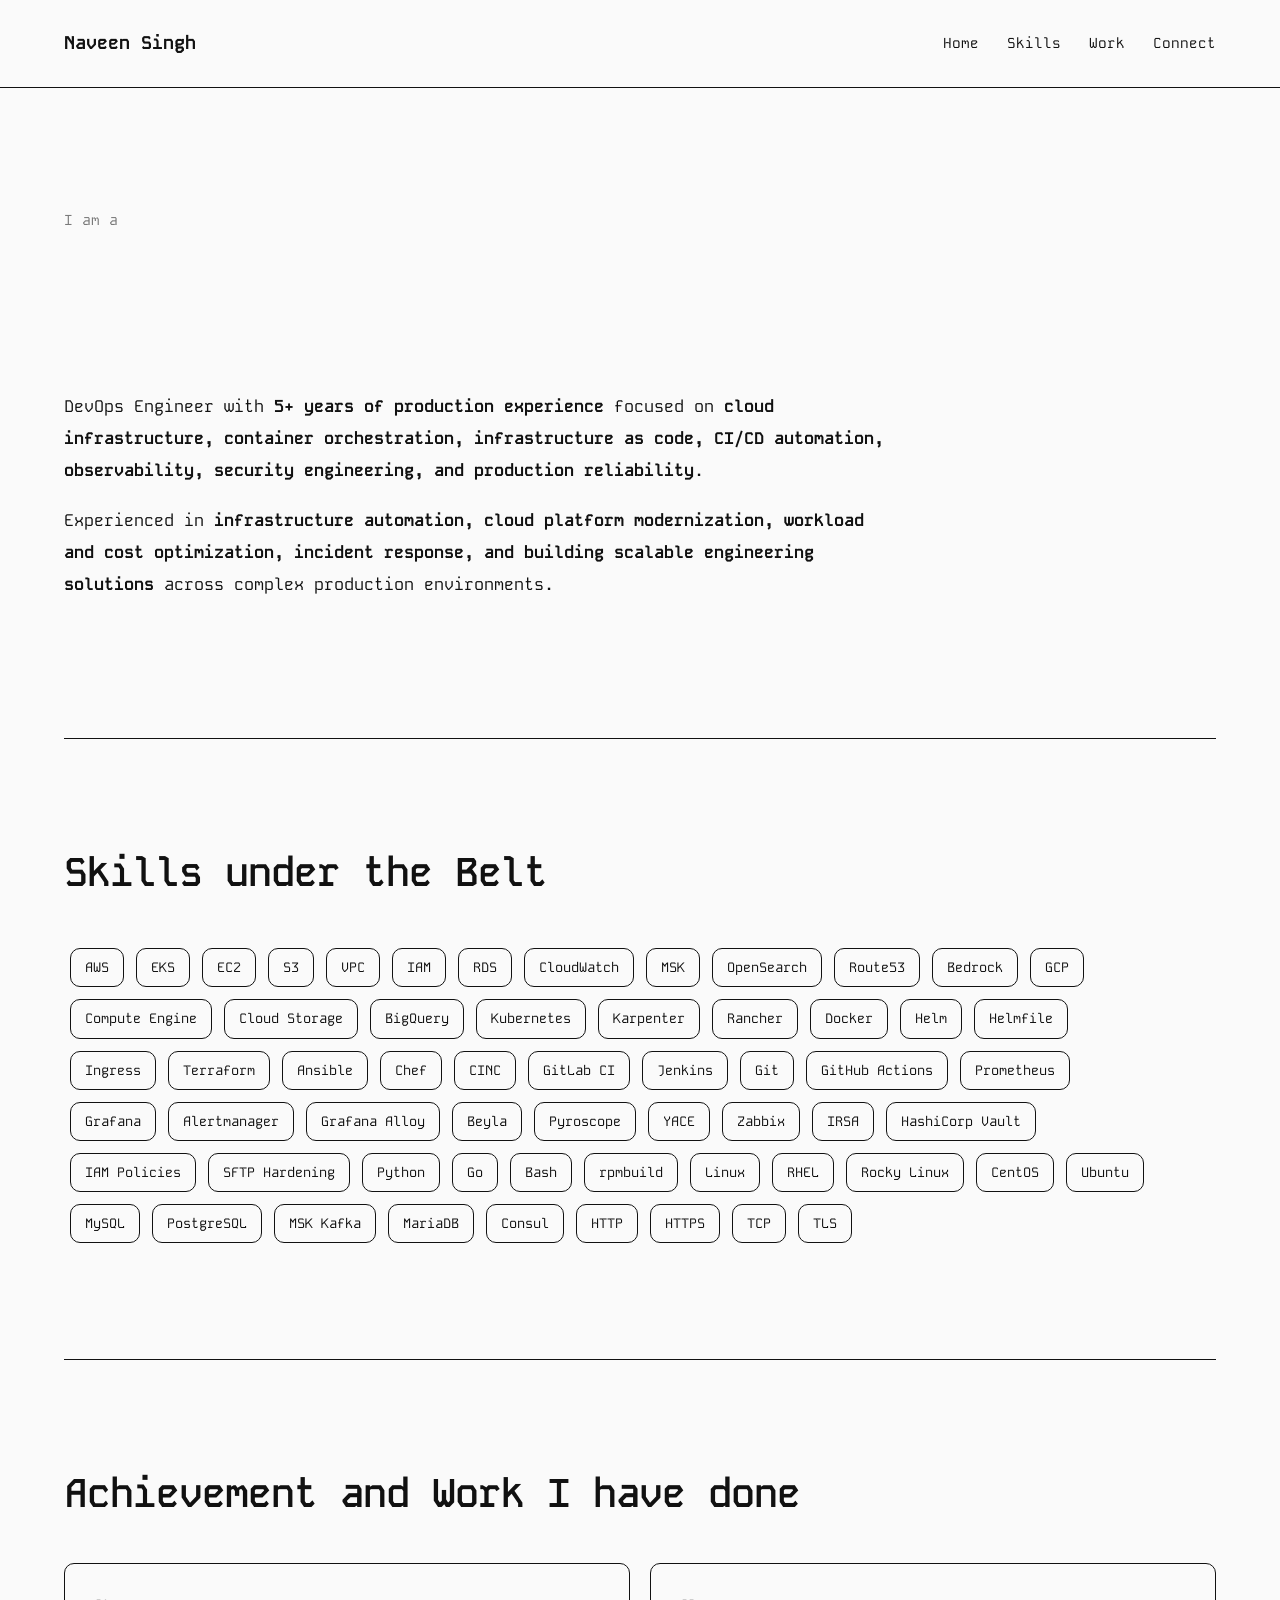
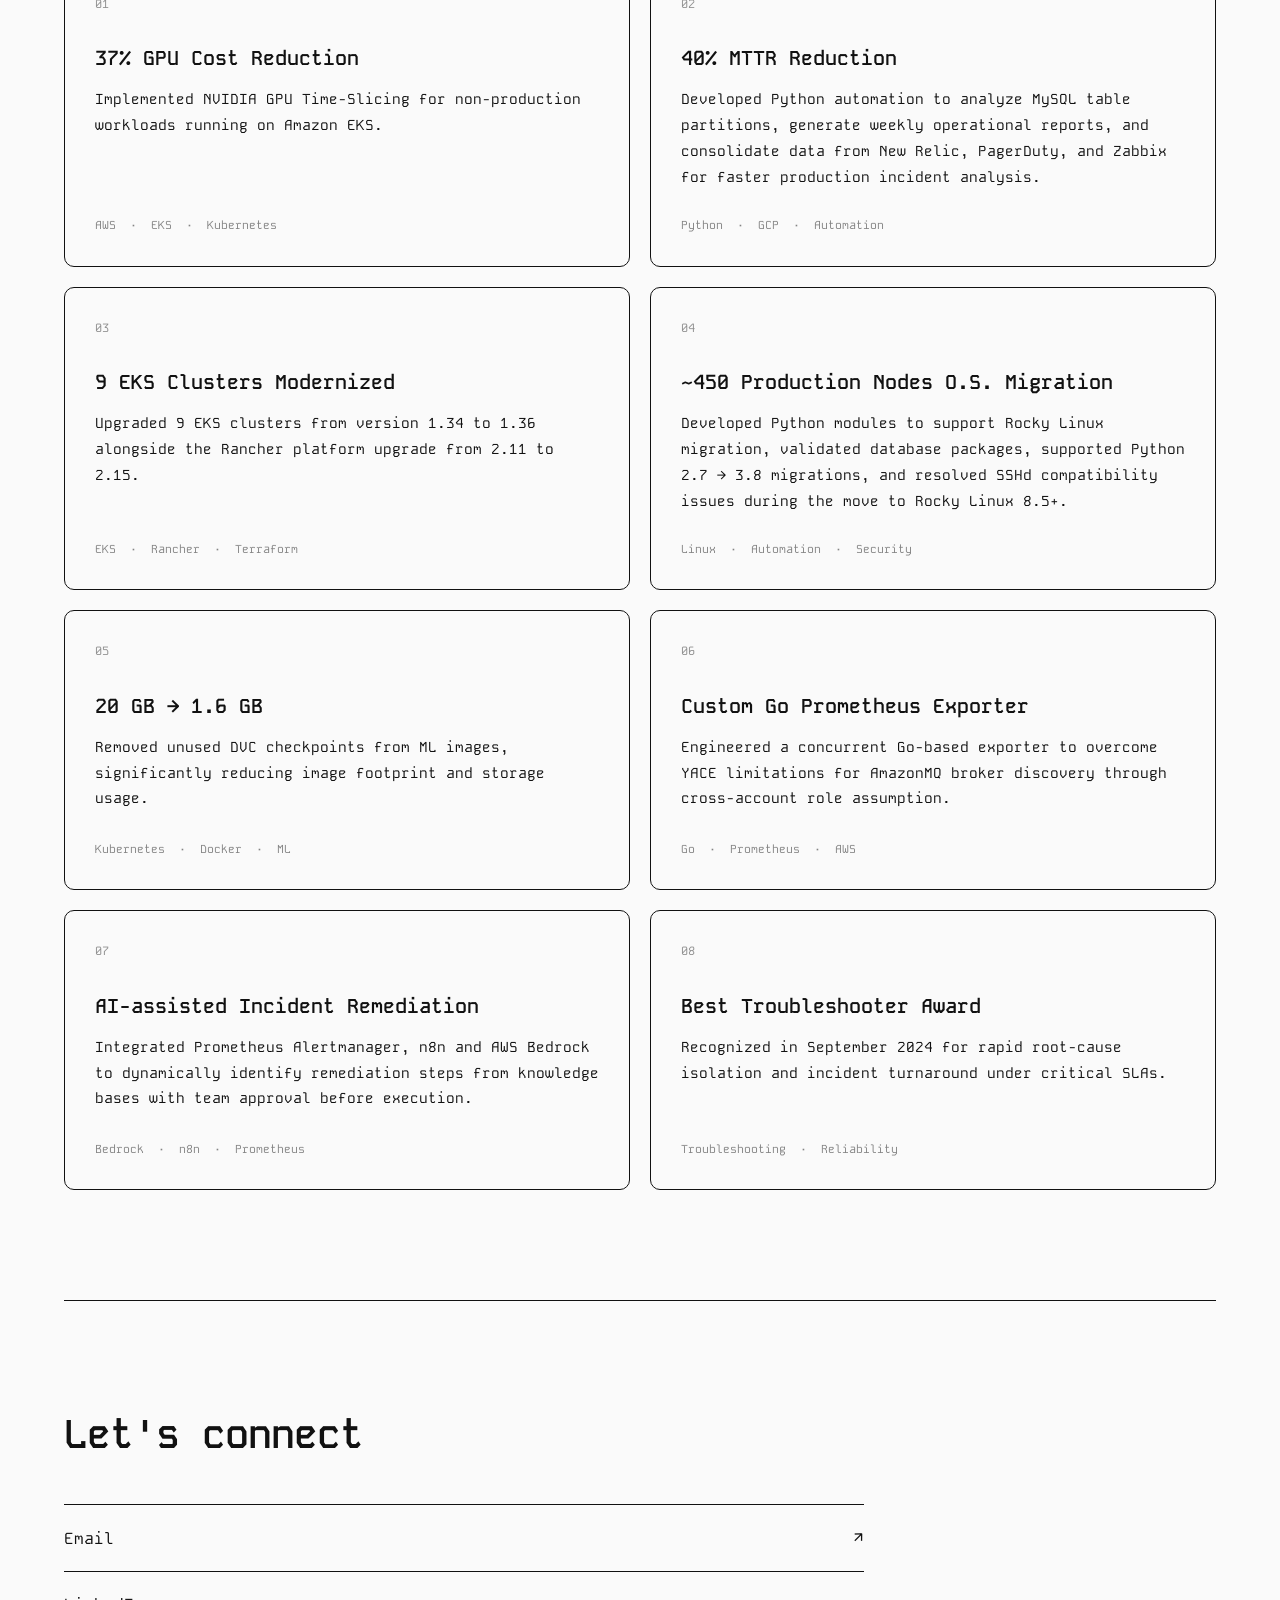
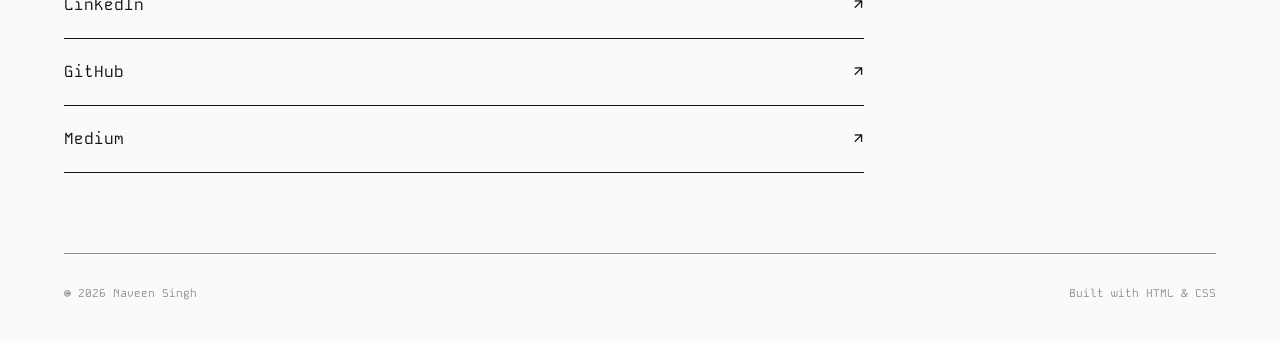
==== commit 7c9cbf35: "minimal design" ====
--- a/index.html
+++ b/index.html
@@ -1,254 +1,507 @@
+<!DOCTYPE html>
+<html lang="en">
+
 <head>
-    <link rel="stylesheet" href="assets/css/style.css">
-    <link rel="stylesheet" href="assets/css/navbar.css">
-    <link rel="stylesheet" href="assets/css/sidebar.css">
-    <link rel="stylesheet" href="assets/css/hero.css">
-    <link rel="stylesheet" href="assets/css/terminal.css">
+    <meta charset="UTF-8">
+    <meta name="viewport" content="width=device-width, initial-scale=1.0">
+
+    <meta name="description" content="Naveen Kumar Singh - DevOps Engineer, Platform Engineer and AWS Cloud Engineer">
+
+    <title>Naveen Kumar Singh | DevOps Engineer</title>
+
+    <!-- Google Font -->
+    <link rel="preconnect" href="https://fonts.googleapis.com">
+    <link rel="preconnect" href="https://fonts.gstatic.com" crossorigin>
+    <link href="https://fonts.googleapis.com/css2?family=Kode+Mono:wght@400;500;600;700&display=swap" rel="stylesheet">
+
+    <!-- Main CSS -->
+    <link rel="stylesheet" href="style.css">
 </head>
-<script src="assets/js/main.js"></script>
-<script src="assets/js/registry.js"></script>
-<script src="assets/js/commands.js"></script>
-<script src="assets/js/terminal.js"></script>
 
 <body>
 
-    <!-- ================= NAVBAR ================= -->
-
-    <nav class="navbar">
-
-        <div class="logo">
-            Naveen<span>OS</span>
-        </div>
-
-        <ul class="nav-links">
-
-            <li><a href="#hero">Home</a></li>
-
-            <li><a href="#terminal">Terminal</a></li>
-
-            <li><a href="#timeline">Journey</a></li>
-
-            <li><a href="#projects">Projects</a></li>
-
-            <li><a href="#contact">Contact</a></li>
-
-        </ul>
-
-    </nav>
-
-    <!-- ================= MAIN ================= -->
+    <!-- =========================
+         NAVIGATION
+    ========================== -->
+
+    <header class="menu-bar">
+
+        <a href="#home" class="logo">
+            Naveen Singh
+        </a>
+
+        <nav class="navs">
+            <a href="#home">Home</a>
+            <a href="#skills">Skills</a>
+            <a href="#work">Work</a>
+            <a href="#connect">Connect</a>
+        </nav>
+
+    </header>
+
+
+    <!-- =========================
+         MAIN CONTENT
+    ========================== -->
 
     <main>
 
-        <!-- Sidebar -->
-
-        <aside class="sidebar">
-
-            <div class="identity-card">
-
-                <div class="identity-header">
-
-                    <h3>NaveenOS</h3>
-
-                    <span class="online">
-                        ● ONLINE
-                    </span>
+        <!-- =========================
+             HOME / INTRO
+        ========================== -->
+
+        <section id="home" class="hero">
+
+            <div class="intro">
+
+                <div class="position-wrapper">
+
+                    <span class="position-label">I am a</span>
+
+                    <h1 id="position" class="position">
+                        DevOps Engineer
+                    </h1>
 
                 </div>
 
-                <div class="profile-image">
-
-                    <img src="assets/images/urahara.png" alt="Profile">
-                    <!-- <img src="https://placehold.co/180x180/png" alt="Profile"> -->
+
+                <div class="summary">
+
+                    <p>
+                        DevOps Engineer with <strong>5+ years of production experience</strong>
+                        focused on <strong>cloud infrastructure, container orchestration,
+                            infrastructure as code, CI/CD automation, observability,
+                            security engineering, and production reliability</strong>.
+                    </p>
+
+                    <p>
+                        Experienced in <strong>infrastructure automation, cloud platform
+                            modernization, workload and cost optimization, incident response,
+                            and building scalable engineering solutions</strong> across complex
+                        production environments.
+                    </p>
 
                 </div>
 
-                <h2>Naveen Kumar Singh</h2>
-
-                <p class="designation">
-                    DevOps Engineer
-                </p>
-
-                <div class="skill-bars">
-
-                    <div class="skill">
-                        <span>AWS</span>
-                        <div class="bar">
-                            <div style="width:95%"></div>
-                        </div>
-                    </div>
-
-                    <div class="skill">
-                        <span>Kubernetes</span>
-                        <div class="bar">
-                            <div style="width:92%"></div>
-                        </div>
-                    </div>
-
-                    <div class="skill">
-                        <span>Terraform</span>
-                        <div class="bar">
-                            <div style="width:88%"></div>
-                        </div>
-                    </div>
-
-                    <div class="skill">
-                        <span>Docker</span>
-                        <div class="bar">
-                            <div style="width:94%"></div>
-                        </div>
-                    </div>
-
-                    <div class="skill">
-                        <span>Linux</span>
-                        <div class="bar">
-                            <div style="width:97%"></div>
-                        </div>
-                    </div>
-
-                </div>
-
-                <div class="system-info">
-
-                    <p>Build : v5.0.1</p>
-
-                    <p>Region : ap-south-1</p>
-
-                    <p>Coffee : Available ☕</p>
-
-                </div>
-
-            </div>
-
-        </aside>
-
-        <!-- Right Side -->
-
-        <div class="content">
-
-            <section class="hero" id="hero">
-
-                <div class="hero-left">
-
-                    <p class="hero-tag">
-                        // Production survived another deployment.
-                    </p>
-
-                    <h1>
-                        I BREAK THINGS
-                        <br>
-                        SO PRODUCTION
-                        <br>
-                        DOESN'T.
-                    </h1>
-
-                    <p class="hero-description">
-                        DevOps Engineer • Platform Builder • Professional YAML Archaeologist
-                    </p>
-
-                    <div class="hero-buttons">
-
-                        <button class="primary-btn">
-                            View Projects
-                        </button>
-
-                        <button class="secondary-btn">
-                            Download Resume
-                        </button>
-
-                    </div>
-
-                </div>
-
-                <div class="hero-right">
-
-                    <div class="sticky-note">
-
-                        <h3>Reminder</h3>
-
-                        <p>
-                            Never deploy on Friday.
-                            Unless you're updating your résumé.
-                        </p>
-
-                    </div>
-
-                    <div class="quick-stats">
-
-                        <div>
-                            <h2>700+</h2>
-                            <span>Servers</span>
-                        </div>
-
-                        <div>
-                            <h2>20GB → 1.6GB</h2>
-                            <span>Docker Diet</span>
-                        </div>
-
-                    </div>
-
-                </div>
-
-            </section>
-
-            <!-- Empty Sections -->
-
-            <section id="terminal" class="terminal">
-
-                <div class="section-title">
-
-                    <span>// 01</span>
-
-                    <h2>Interactive Terminal</h2>
-
-                    <p>
-                        Because clicking buttons is overrated.
-                    </p>
-
-                </div>
-
-                <div class="terminal-window">
-
-                    <div class="terminal-header">
-
-                        <div class="terminal-buttons">
-                            <span class="red"></span>
-                            <span class="yellow"></span>
-                            <span class="green"></span>
-                        </div>
-
-                        <p>NaveenOS Terminal</p>
-
-                    </div>
-
-                    <div id="terminal-output"></div>
-
-                    <div class="terminal-input-line">
-
-                        <span class="prompt">
-                            naveen@NaveenOS:~$
-                        </span>
-
-                        <input id="terminal-input" type="text" autocomplete="off" spellcheck="false" autofocus>
-
-                    </div>
-
-                </div>
-
-            </section>
-
-            <section class="timeline" id="timeline"></section>
-
-            <section class="toolbox" id="toolbox"></section>
-
-            <section class="metrics" id="metrics"></section>
-
-            <section class="projects" id="projects"></section>
-
-            <section class="contact" id="contact"></section>
-
-        </div>
+            </div>
+
+        </section>
+
+
+        <!-- =========================
+             SKILLS
+        ========================== -->
+
+        <section id="skills" class="section">
+
+            <div class="section-heading">
+                <h2>Skills under the Belt</h2>
+            </div>
+
+            <div class="skills-container">
+
+                <!-- Cloud -->
+                <span class="skill">AWS</span>
+                <span class="skill">EKS</span>
+                <span class="skill">EC2</span>
+                <span class="skill">S3</span>
+                <span class="skill">VPC</span>
+                <span class="skill">IAM</span>
+                <span class="skill">RDS</span>
+                <span class="skill">CloudWatch</span>
+                <span class="skill">MSK</span>
+                <span class="skill">OpenSearch</span>
+                <span class="skill">Route53</span>
+                <span class="skill">Bedrock</span>
+
+                <span class="skill">GCP</span>
+                <span class="skill">Compute Engine</span>
+                <span class="skill">Cloud Storage</span>
+                <span class="skill">BigQuery</span>
+
+                <!-- Kubernetes / Containers -->
+                <span class="skill">Kubernetes</span>
+                <span class="skill">Karpenter</span>
+                <span class="skill">Rancher</span>
+                <span class="skill">Docker</span>
+                <span class="skill">Helm</span>
+                <span class="skill">Helmfile</span>
+                <span class="skill">Ingress</span>
+
+                <!-- IaC -->
+                <span class="skill">Terraform</span>
+                <span class="skill">Ansible</span>
+                <span class="skill">Chef</span>
+                <span class="skill">CINC</span>
+
+                <!-- CI/CD -->
+                <span class="skill">GitLab CI</span>
+                <span class="skill">Jenkins</span>
+                <span class="skill">Git</span>
+                <span class="skill">GitHub Actions</span>
+
+                <!-- Observability -->
+                <span class="skill">Prometheus</span>
+                <span class="skill">Grafana</span>
+                <span class="skill">Alertmanager</span>
+                <span class="skill">Grafana Alloy</span>
+                <span class="skill">Beyla</span>
+                <span class="skill">Pyroscope</span>
+                <span class="skill">YACE</span>
+                <span class="skill">Zabbix</span>
+
+                <!-- Security -->
+                <span class="skill">IRSA</span>
+                <span class="skill">HashiCorp Vault</span>
+                <span class="skill">IAM Policies</span>
+                <span class="skill">SFTP Hardening</span>
+
+                <!-- Programming / OS -->
+                <span class="skill">Python</span>
+                <span class="skill">Go</span>
+                <span class="skill">Bash</span>
+                <span class="skill">rpmbuild</span>
+                <span class="skill">Linux</span>
+                <span class="skill">RHEL</span>
+                <span class="skill">Rocky Linux</span>
+                <span class="skill">CentOS</span>
+                <span class="skill">Ubuntu</span>
+
+                <!-- Databases / Middleware -->
+                <span class="skill">MySQL</span>
+                <span class="skill">PostgreSQL</span>
+                <span class="skill">MSK Kafka</span>
+                <span class="skill">MariaDB</span>
+                <span class="skill">Consul</span>
+
+                <!-- Networking -->
+                <span class="skill">HTTP</span>
+                <span class="skill">HTTPS</span>
+                <span class="skill">TCP</span>
+                <span class="skill">TLS</span>
+
+            </div>
+
+        </section>
+
+
+        <!-- =========================
+             ACHIEVEMENTS / WORK
+        ========================== -->
+
+        <section id="work" class="section">
+
+            <div class="section-heading">
+                <h2>Achievement and Work I have done</h2>
+            </div>
+
+
+            <div class="work-container">
+
+                <!-- Card 1 -->
+                <article class="work-card">
+
+                    <div class="card-number">
+                        01
+                    </div>
+
+                    <h3>
+                        37% GPU Cost Reduction
+                    </h3>
+
+                    <p>
+                        Implemented NVIDIA GPU Time-Slicing for non-production
+                        workloads running on Amazon EKS.
+                    </p>
+
+                    <div class="card-tech">
+                        AWS &nbsp;·&nbsp; EKS &nbsp;·&nbsp; Kubernetes
+                    </div>
+
+                </article>
+
+
+                <!-- Card 2 -->
+                <article class="work-card">
+
+                    <div class="card-number">
+                        02
+                    </div>
+
+                    <h3>
+                        40% MTTR Reduction
+                    </h3>
+
+                    <p>
+                        Developed Python automation to analyze MySQL table partitions,
+        generate weekly operational reports, and consolidate data from
+        New Relic, PagerDuty, and Zabbix for faster production incident analysis. 
+                    </p>
+
+                    <div class="card-tech">
+                        Python &nbsp;·&nbsp; GCP &nbsp;·&nbsp; Automation
+                    </div>
+
+                </article>
+
+
+                <!-- Card 3 -->
+                <article class="work-card">
+
+                    <div class="card-number">
+                        03
+                    </div>
+
+                    <h3>
+                        9 EKS Clusters Modernized
+                    </h3>
+
+                    <p>
+                        Upgraded 9 EKS clusters from version 1.34 to 1.36
+                        alongside the Rancher platform upgrade from 2.11 to 2.15.
+                    </p>
+
+                    <div class="card-tech">
+                        EKS &nbsp;·&nbsp; Rancher &nbsp;·&nbsp; Terraform
+                    </div>
+
+                </article>
+
+
+                <!-- Card 4 -->
+                <article class="work-card">
+
+                    <div class="card-number">
+                        04
+                    </div>
+
+                    <h3>
+                        ~450 Production Nodes O.S. Migration
+                    </h3>
+
+                    <p>
+                        Developed Python modules to support Rocky Linux migration, validated
+        database packages, supported Python 2.7 → 3.8 migrations, and resolved
+        SSHd compatibility issues during the move to Rocky Linux 8.5+.
+                    </p>
+
+                    <div class="card-tech">
+                        Linux &nbsp;·&nbsp; Automation &nbsp;·&nbsp; Security
+                    </div>
+
+                </article>
+
+
+                <!-- Card 5 -->
+                <article class="work-card">
+
+                    <div class="card-number">
+                        05
+                    </div>
+
+                    <h3>
+                        20 GB → 1.6 GB
+                    </h3>
+
+                    <p>
+                        Removed unused DVC checkpoints from ML images,
+                        significantly reducing image footprint and storage usage.
+                    </p>
+
+                    <div class="card-tech">
+                        Kubernetes &nbsp;·&nbsp; Docker &nbsp;·&nbsp; ML
+                    </div>
+
+                </article>
+
+
+                <!-- Card 6 -->
+                <article class="work-card">
+
+                    <div class="card-number">
+                        06
+                    </div>
+
+                    <h3>
+                        Custom Go Prometheus Exporter
+                    </h3>
+
+                    <p>
+                        Engineered a concurrent Go-based exporter to overcome
+                        YACE limitations for AmazonMQ broker discovery through
+                        cross-account role assumption.
+                    </p>
+
+                    <div class="card-tech">
+                        Go &nbsp;·&nbsp; Prometheus &nbsp;·&nbsp; AWS
+                    </div>
+
+                </article>
+
+
+                <!-- Card 7 -->
+                <article class="work-card">
+
+                    <div class="card-number">
+                        07
+                    </div>
+
+                    <h3>
+                        AI-assisted Incident Remediation
+                    </h3>
+
+                    <p>
+                        Integrated Prometheus Alertmanager, n8n and AWS Bedrock
+                        to dynamically identify remediation steps from knowledge
+                        bases with team approval before execution.
+                    </p>
+
+                    <div class="card-tech">
+                        Bedrock &nbsp;·&nbsp; n8n &nbsp;·&nbsp; Prometheus
+                    </div>
+
+                </article>
+
+
+                <!-- Card 8 -->
+                <article class="work-card">
+
+                    <div class="card-number">
+                        08
+                    </div>
+
+                    <h3>
+                        Best Troubleshooter Award
+                    </h3>
+
+                    <p>
+                        Recognized in September 2024 for rapid root-cause
+                        isolation and incident turnaround under critical SLAs.
+                    </p>
+
+                    <div class="card-tech">
+                        Troubleshooting &nbsp;·&nbsp; Reliability
+                    </div>
+
+                </article>
+
+            </div>
+
+        </section>
+
+
+        <!-- =========================
+             CONNECT
+        ========================== -->
+
+        <section id="connect" class="section connect-section">
+
+            <div class="section-heading">
+                <h2>Let's connect</h2>
+            </div>
+
+
+            <div class="connect-container">
+
+                <a href="mailto:navsin189@gmail.com" class="connect-link">
+                    <span>Email</span>
+                    <span>↗</span>
+                </a>
+
+                <a href="https://linkedin.com/in/navsin189" target="_blank" rel="noopener noreferrer"
+                    class="connect-link">
+
+                    <span>LinkedIn</span>
+                    <span>↗</span>
+
+                </a>
+
+                <a href="https://github.com/navsin189" target="_blank" rel="noopener noreferrer" class="connect-link">
+
+                    <span>GitHub</span>
+                    <span>↗</span>
+
+                </a>
+
+                <a href="https://sunnykkc13.medium.com/" target="_blank" rel="noopener noreferrer" class="connect-link">
+
+                    <span>Medium</span>
+                    <span>↗</span>
+
+                </a>
+
+            </div>
+
+        </section>
 
     </main>
 
-</body>+
+    <!-- =========================
+         FOOTER
+    ========================== -->
+
+    <footer class="footer">
+
+        <span>© 2026 Naveen Singh</span>
+
+        <span>
+            Built with HTML & CSS
+        </span>
+
+    </footer>
+
+
+    <!-- =========================
+         POSITION ROTATION
+    ========================== -->
+
+    <script>
+
+        const positions = [
+            "DevOps Engineer",
+            "Platform Engineer",
+            "AWS Cloud Engineer"
+        ];
+
+        const positionElement = document.getElementById("position");
+
+        let currentPosition = 0;
+
+
+        function changePosition() {
+
+            /*
+             * Fade the current position out
+             */
+            positionElement.classList.add("fade-out");
+
+
+            /*
+             * Wait for the fade-out animation,
+             * change the text and fade it back in.
+             */
+            setTimeout(() => {
+
+                currentPosition =
+                    (currentPosition + 1) % positions.length;
+
+                positionElement.textContent =
+                    positions[currentPosition];
+
+                positionElement.classList.remove("fade-out");
+
+            }, 350);
+        }
+
+
+        /*
+         * Change position every 2 seconds.
+         */
+        setInterval(changePosition, 2000);
+
+    </script>
+
+</body>
+
+</html>
--- a/style.css
+++ b/style.css
@@ -0,0 +1,658 @@
+/* =========================================================
+   GLOBAL
+========================================================= */
+
+* {
+    box-sizing: border-box;
+}
+
+html {
+    scroll-behavior: smooth;
+}
+
+body {
+    background-color: #fafafa;
+    color: #111111;
+
+    font-family: "Kode Mono", monospace;
+
+    font-size: 16px;
+    line-height: 1.7;
+
+    margin: 0;
+    padding: 0;
+}
+
+
+/* Remove default link styling */
+
+a {
+    color: inherit;
+    text-decoration: none;
+}
+
+
+/* =========================================================
+   NAVIGATION
+========================================================= */
+
+.menu-bar {
+    width: 100%;
+
+    display: flex;
+    justify-content: space-between;
+    align-items: center;
+
+    padding: 28px 5%;
+
+    border-bottom: 1px solid #111111;
+
+    position: sticky;
+    top: 0;
+
+    background-color: #fafafa;
+
+    z-index: 100;
+}
+
+
+.logo {
+    font-size: 1.15rem;
+    font-weight: 700;
+
+    white-space: nowrap;
+}
+
+
+.navs {
+    display: flex;
+    align-items: center;
+
+    gap: 28px;
+
+    font-size: 0.9rem;
+}
+
+
+.navs a {
+    position: relative;
+
+    transition:
+        opacity 0.2s ease;
+}
+
+
+.navs a:hover {
+    opacity: 0.55;
+}
+
+
+/*
+    Small underline that appears when
+    hovering over navigation.
+*/
+
+.navs a::after {
+    content: "";
+
+    position: absolute;
+
+    width: 0;
+    height: 1px;
+
+    background: #111111;
+
+    left: 0;
+    bottom: -5px;
+
+    transition: width 0.2s ease;
+}
+
+
+.navs a:hover::after {
+    width: 100%;
+}
+
+
+/* =========================================================
+   MAIN
+========================================================= */
+
+main {
+    width: 90%;
+    max-width: 1200px;
+
+    margin: 0 auto;
+}
+
+
+/* =========================================================
+   HERO
+========================================================= */
+
+.hero {
+    min-height: 650px;
+
+    display: flex;
+    align-items: center;
+
+    padding: 100px 0;
+}
+
+
+.intro {
+    width: 100%;
+}
+
+
+/*
+    Position area
+*/
+
+.position-wrapper {
+    margin-bottom: 55px;
+}
+
+
+.position-label {
+    display: block;
+
+    font-size: 0.9rem;
+
+    margin-bottom: 10px;
+
+    opacity: 0.55;
+}
+
+
+.position {
+    margin: 0;
+
+    font-size: clamp(2.4rem, 7vw, 6rem);
+
+    line-height: 1.05;
+
+    font-weight: 600;
+
+    letter-spacing: -3px;
+
+    transition:
+        opacity 0.35s ease,
+        transform 0.35s ease;
+}
+
+
+/*
+    Used by JavaScript when changing
+    between job titles.
+*/
+
+.position.fade-out {
+    opacity: 0;
+
+    transform: translateY(8px);
+}
+
+
+/* =========================================================
+   SUMMARY
+========================================================= */
+
+.summary {
+    max-width: 820px;
+
+    font-size: 1.05rem;
+
+    line-height: 1.9;
+}
+
+
+.summary p {
+    margin: 0 0 18px 0;
+}
+
+
+.summary strong {
+    font-weight: 700;
+}
+
+
+/* =========================================================
+   GENERAL SECTIONS
+========================================================= */
+
+.section {
+    padding: 110px 0;
+
+    border-top: 1px solid #111111;
+}
+
+
+.section-heading {
+    margin-bottom: 45px;
+}
+
+
+.section-heading h2 {
+    margin: 0;
+
+    font-size: clamp(1.5rem, 4vw, 2.5rem);
+
+    line-height: 1.2;
+
+    font-weight: 600;
+
+    letter-spacing: -1px;
+}
+
+
+/* =========================================================
+   SKILLS
+========================================================= */
+
+.skills-container {
+    display: flex;
+
+    flex-wrap: wrap;
+
+    align-items: center;
+
+    gap: 0;
+
+    max-width: 1100px;
+}
+
+
+.skill {
+    border: 1px solid #111111;
+
+    border-radius: 10px;
+
+    padding: 7px 14px;
+
+    margin: 6px;
+
+    font-size: 0.85rem;
+
+    background-color: #fafafa;
+
+    transition:
+        box-shadow 0.2s ease,
+        transform 0.2s ease,
+        background-color 0.2s ease;
+}
+
+
+/*
+    Subtle elevated effect.
+*/
+
+.skill:hover {
+    box-shadow: 4px 4px 0 #111111;
+
+    transform: translateY(-2px);
+
+    background-color: #ffffff;
+
+    cursor: default;
+}
+
+
+/* =========================================================
+   WORK / ACHIEVEMENTS
+========================================================= */
+
+.work-container {
+    display: flex;
+
+    flex-wrap: wrap;
+
+    gap: 20px;
+}
+
+
+/*
+    Each card takes approximately half
+    of the available width.
+*/
+
+.work-card {
+    flex: 1 1 calc(50% - 20px);
+
+    min-width: 300px;
+
+    border: 1px solid #111111;
+
+    border-radius: 10px;
+
+    padding: 30px;
+
+    min-height: 280px;
+
+    display: flex;
+
+    flex-direction: column;
+
+    transition:
+        box-shadow 0.2s ease,
+        transform 0.2s ease;
+}
+
+
+/*
+    Card hover effect.
+
+    Same visual language as the skill
+    boxes, but slightly stronger.
+*/
+
+.work-card:hover {
+    box-shadow: 6px 6px 0 #111111;
+
+    transform: translate(-2px, -2px);
+}
+
+
+.card-number {
+    font-size: 0.75rem;
+
+    opacity: 0.45;
+
+    margin-bottom: 30px;
+}
+
+
+.work-card h3 {
+    margin: 0 0 15px 0;
+
+    font-size: 1.25rem;
+
+    line-height: 1.4;
+
+    font-weight: 600;
+}
+
+
+.work-card p {
+    margin: 0;
+
+    font-size: 0.9rem;
+
+    line-height: 1.8;
+
+    max-width: 600px;
+}
+
+
+/*
+    Technologies used in the work.
+*/
+
+.card-tech {
+    margin-top: auto;
+
+    padding-top: 25px;
+
+    font-size: 0.72rem;
+
+    opacity: 0.5;
+}
+
+
+/* =========================================================
+   CONNECT
+========================================================= */
+
+.connect-section {
+    padding-bottom: 80px;
+}
+
+
+.connect-container {
+    max-width: 800px;
+
+    display: flex;
+
+    flex-direction: column;
+}
+
+
+.connect-link {
+    display: flex;
+
+    justify-content: space-between;
+
+    align-items: center;
+
+    padding: 18px 0;
+
+    border-bottom: 1px solid #111111;
+
+    font-size: 1rem;
+
+    transition:
+        padding-left 0.2s ease,
+        opacity 0.2s ease;
+}
+
+
+.connect-link:first-child {
+    border-top: 1px solid #111111;
+}
+
+
+.connect-link:hover {
+    padding-left: 10px;
+
+    opacity: 0.55;
+}
+
+
+.connect-link span:last-child {
+    font-size: 1.1rem;
+}
+
+
+/* =========================================================
+   FOOTER
+========================================================= */
+
+.footer {
+    width: 90%;
+    max-width: 1200px;
+
+    margin: 0 auto;
+
+    padding: 30px 0 40px 0;
+
+    border-top: 1px solid #111111;
+
+    display: flex;
+
+    justify-content: space-between;
+
+    font-size: 0.7rem;
+
+    opacity: 0.45;
+}
+
+
+/* =========================================================
+   RESPONSIVE DESIGN
+========================================================= */
+
+
+/*
+    Tablets
+*/
+
+@media (max-width: 768px) {
+
+    .menu-bar {
+        padding: 22px 5%;
+    }
+
+
+    .navs {
+        gap: 16px;
+
+        font-size: 0.78rem;
+    }
+
+
+    .hero {
+        min-height: auto;
+
+        padding: 100px 0 90px 0;
+    }
+
+
+    .position {
+        font-size: clamp(2.3rem, 10vw, 4.5rem);
+
+        letter-spacing: -2px;
+    }
+
+
+    .summary {
+        font-size: 0.95rem;
+    }
+
+
+    .section {
+        padding: 80px 0;
+    }
+
+
+    .work-card {
+        flex-basis: 100%;
+
+        min-height: 250px;
+    }
+
+
+    .footer {
+        flex-direction: column;
+
+        gap: 8px;
+    }
+}
+
+
+/*
+    Mobile
+*/
+
+@media (max-width: 500px) {
+
+    body {
+        font-size: 15px;
+    }
+
+
+    .menu-bar {
+        padding: 18px 5%;
+    }
+
+
+    .logo {
+        font-size: 0.95rem;
+    }
+
+
+    .navs {
+        gap: 12px;
+
+        font-size: 0.7rem;
+    }
+
+
+    .hero {
+        padding: 75px 0 70px 0;
+    }
+
+
+    .position-label {
+        font-size: 0.75rem;
+    }
+
+
+    .position {
+        font-size: 2.4rem;
+
+        letter-spacing: -1.5px;
+
+        word-break: normal;
+    }
+
+
+    .summary {
+        font-size: 0.88rem;
+
+        line-height: 1.8;
+    }
+
+
+    .section {
+        padding: 65px 0;
+    }
+
+
+    .section-heading {
+        margin-bottom: 30px;
+    }
+
+
+    .section-heading h2 {
+        font-size: 1.5rem;
+    }
+
+
+    .skills-container {
+        margin: -4px;
+    }
+
+
+    .skill {
+        font-size: 0.75rem;
+
+        padding: 6px 11px;
+
+        margin: 5px;
+    }
+
+
+    .work-card {
+        min-width: 0;
+
+        padding: 23px;
+
+        min-height: 260px;
+    }
+
+
+    .work-card h3 {
+        font-size: 1.05rem;
+    }
+
+
+    .work-card p {
+        font-size: 0.8rem;
+    }
+
+
+    .card-number {
+        margin-bottom: 22px;
+    }
+
+
+    .connect-link {
+        font-size: 0.85rem;
+    }
+
+
+    .footer {
+        font-size: 0.62rem;
+    }
+
+}
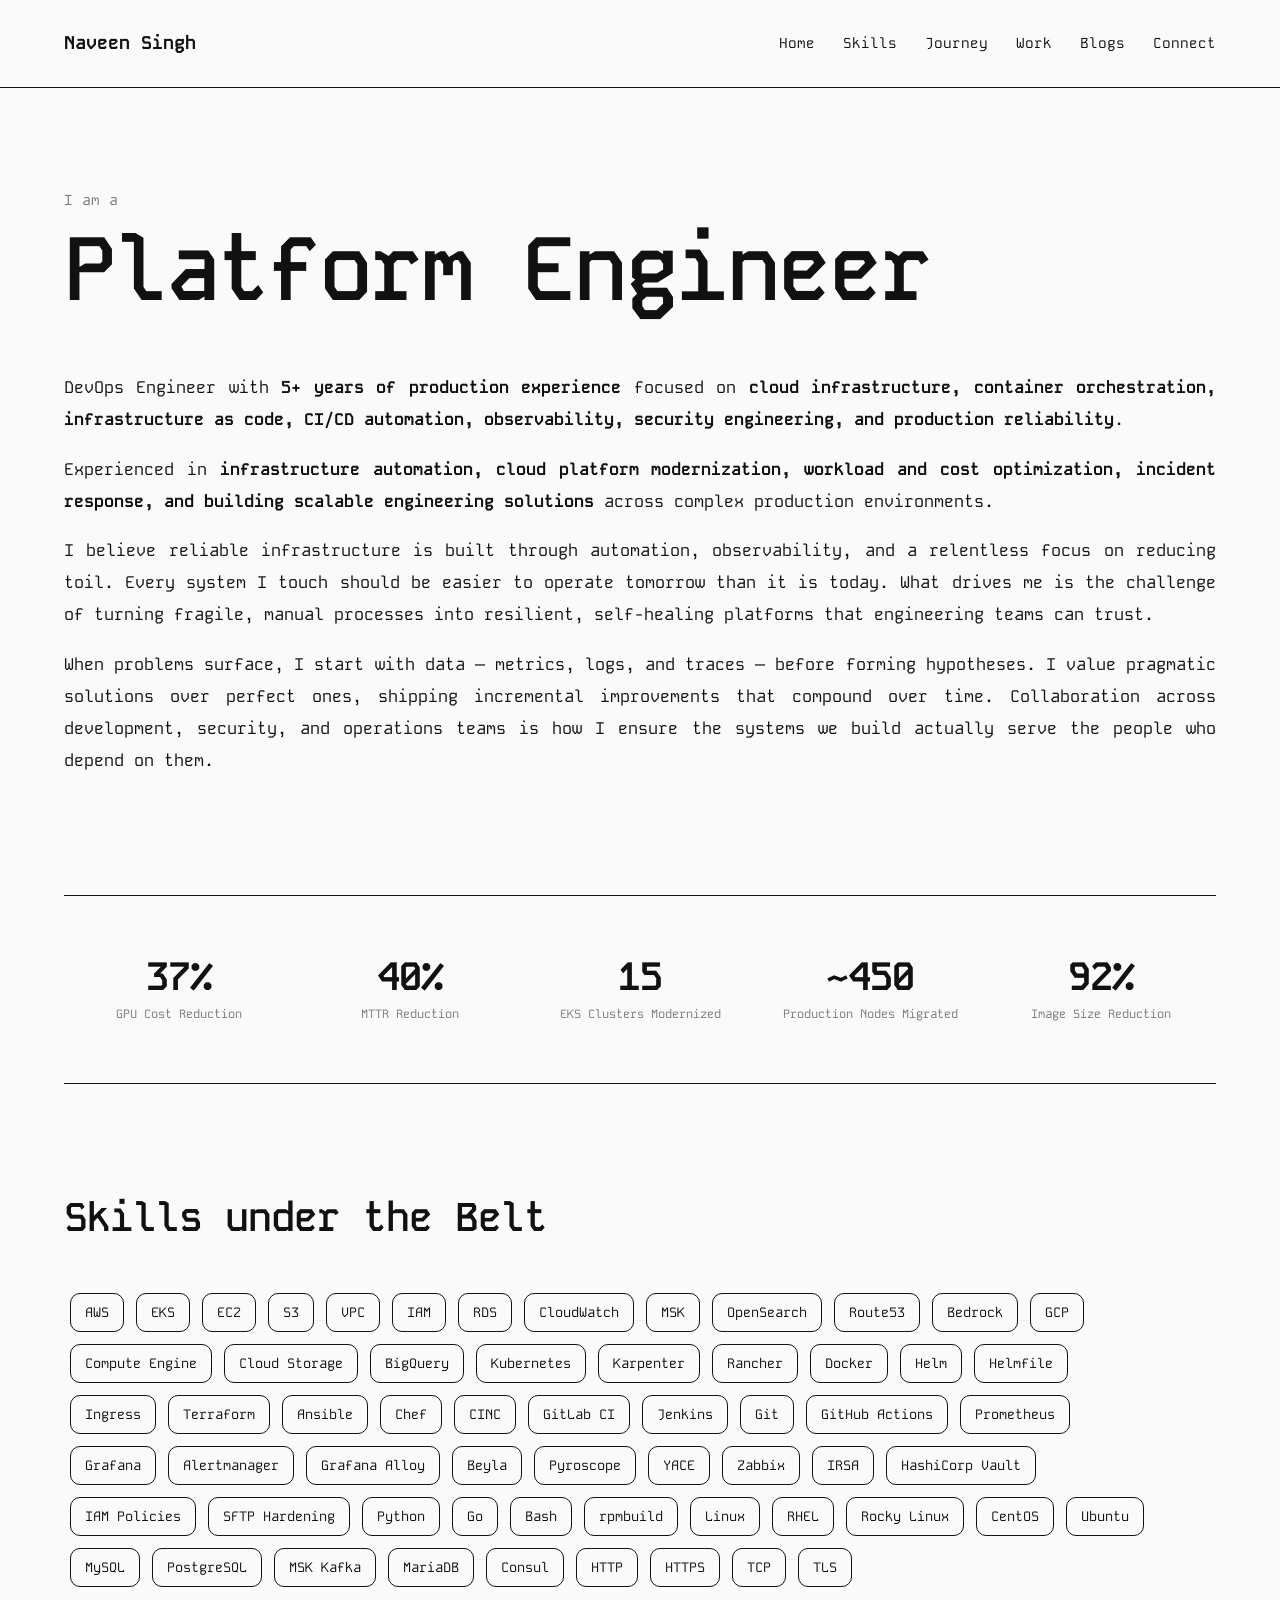
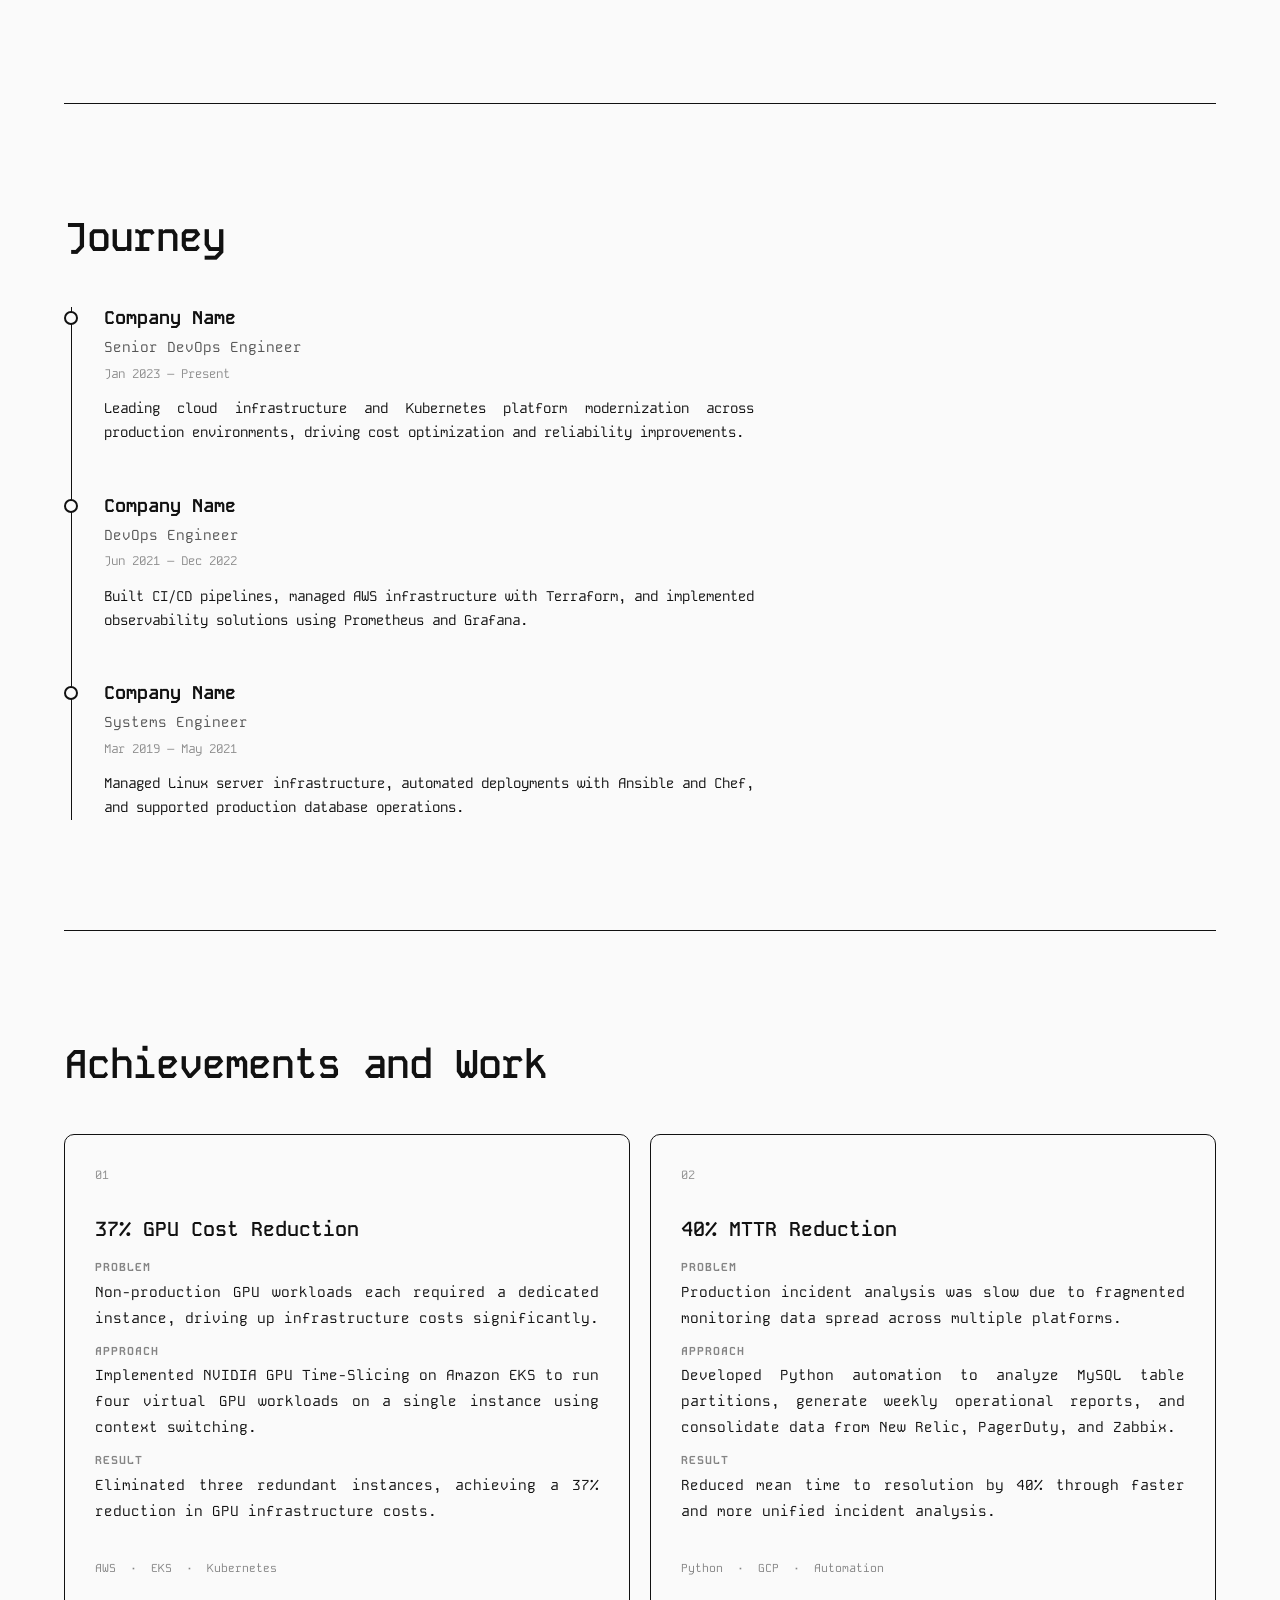
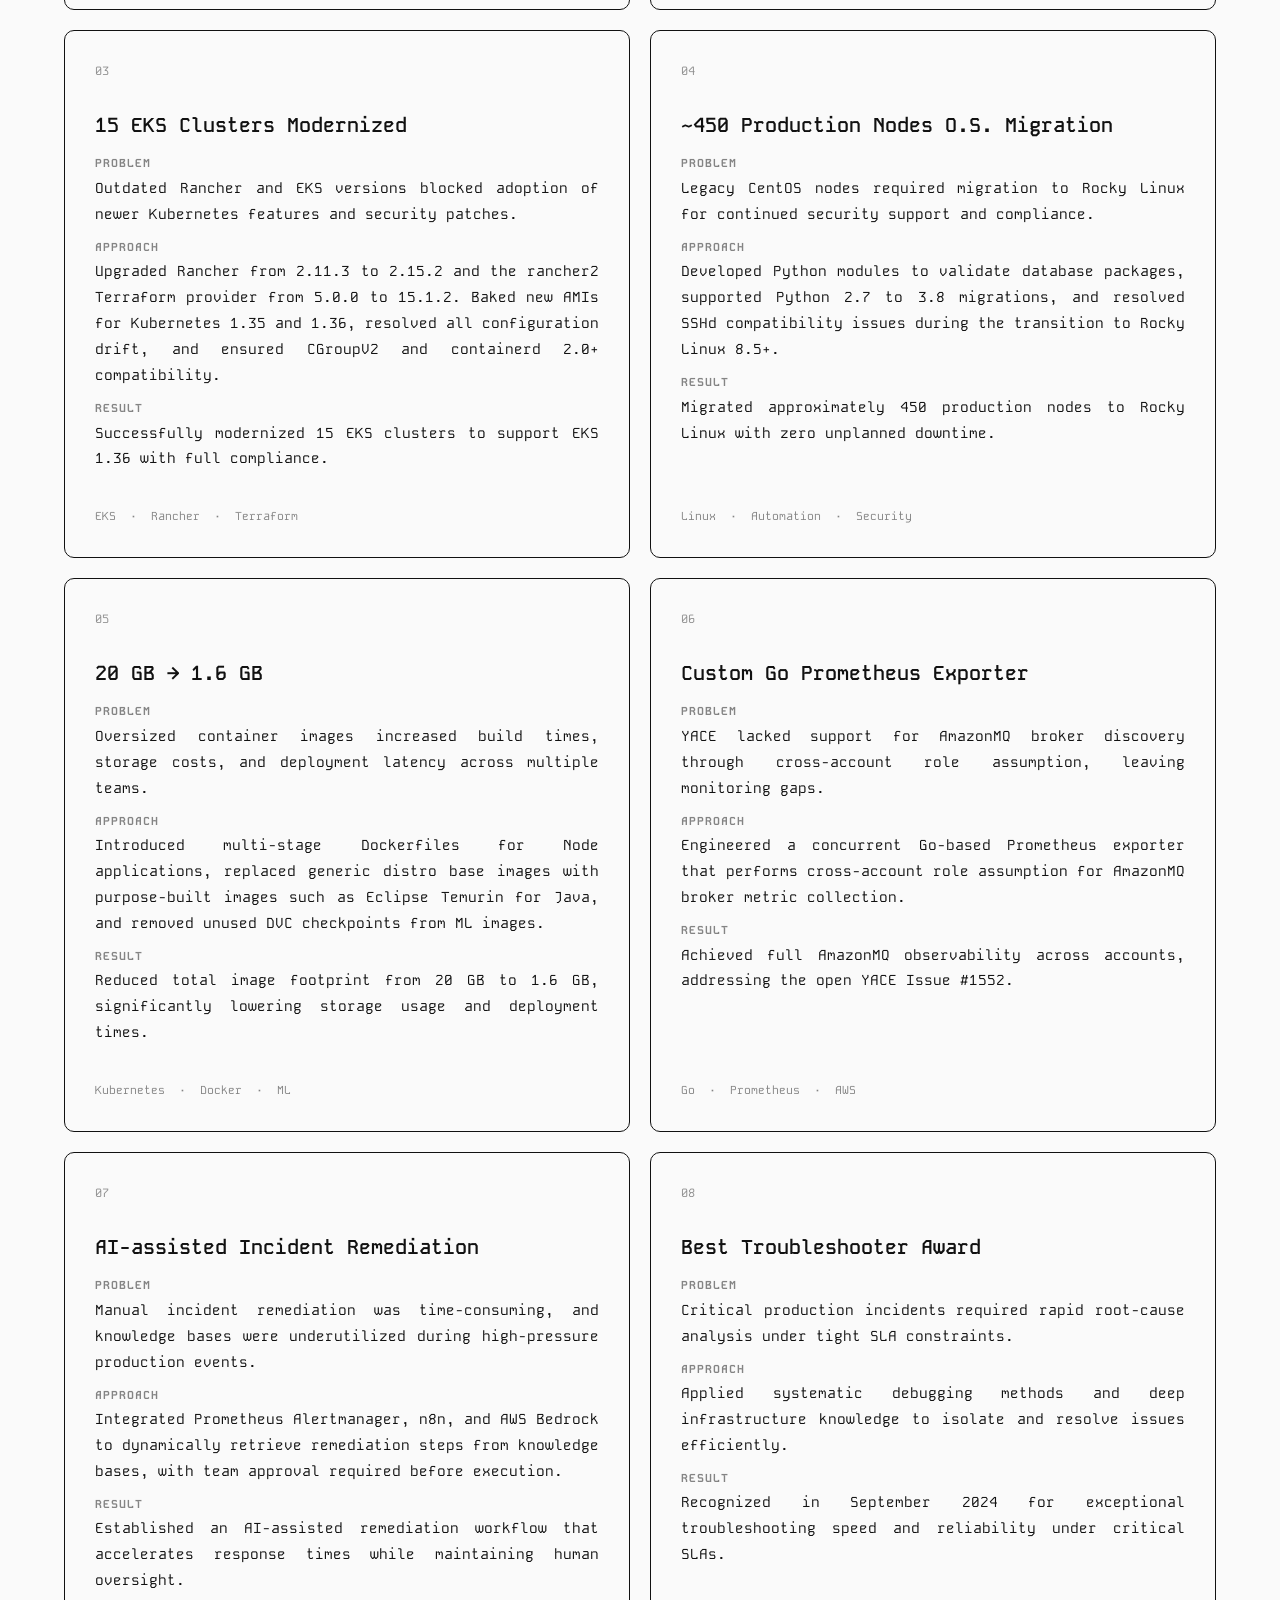
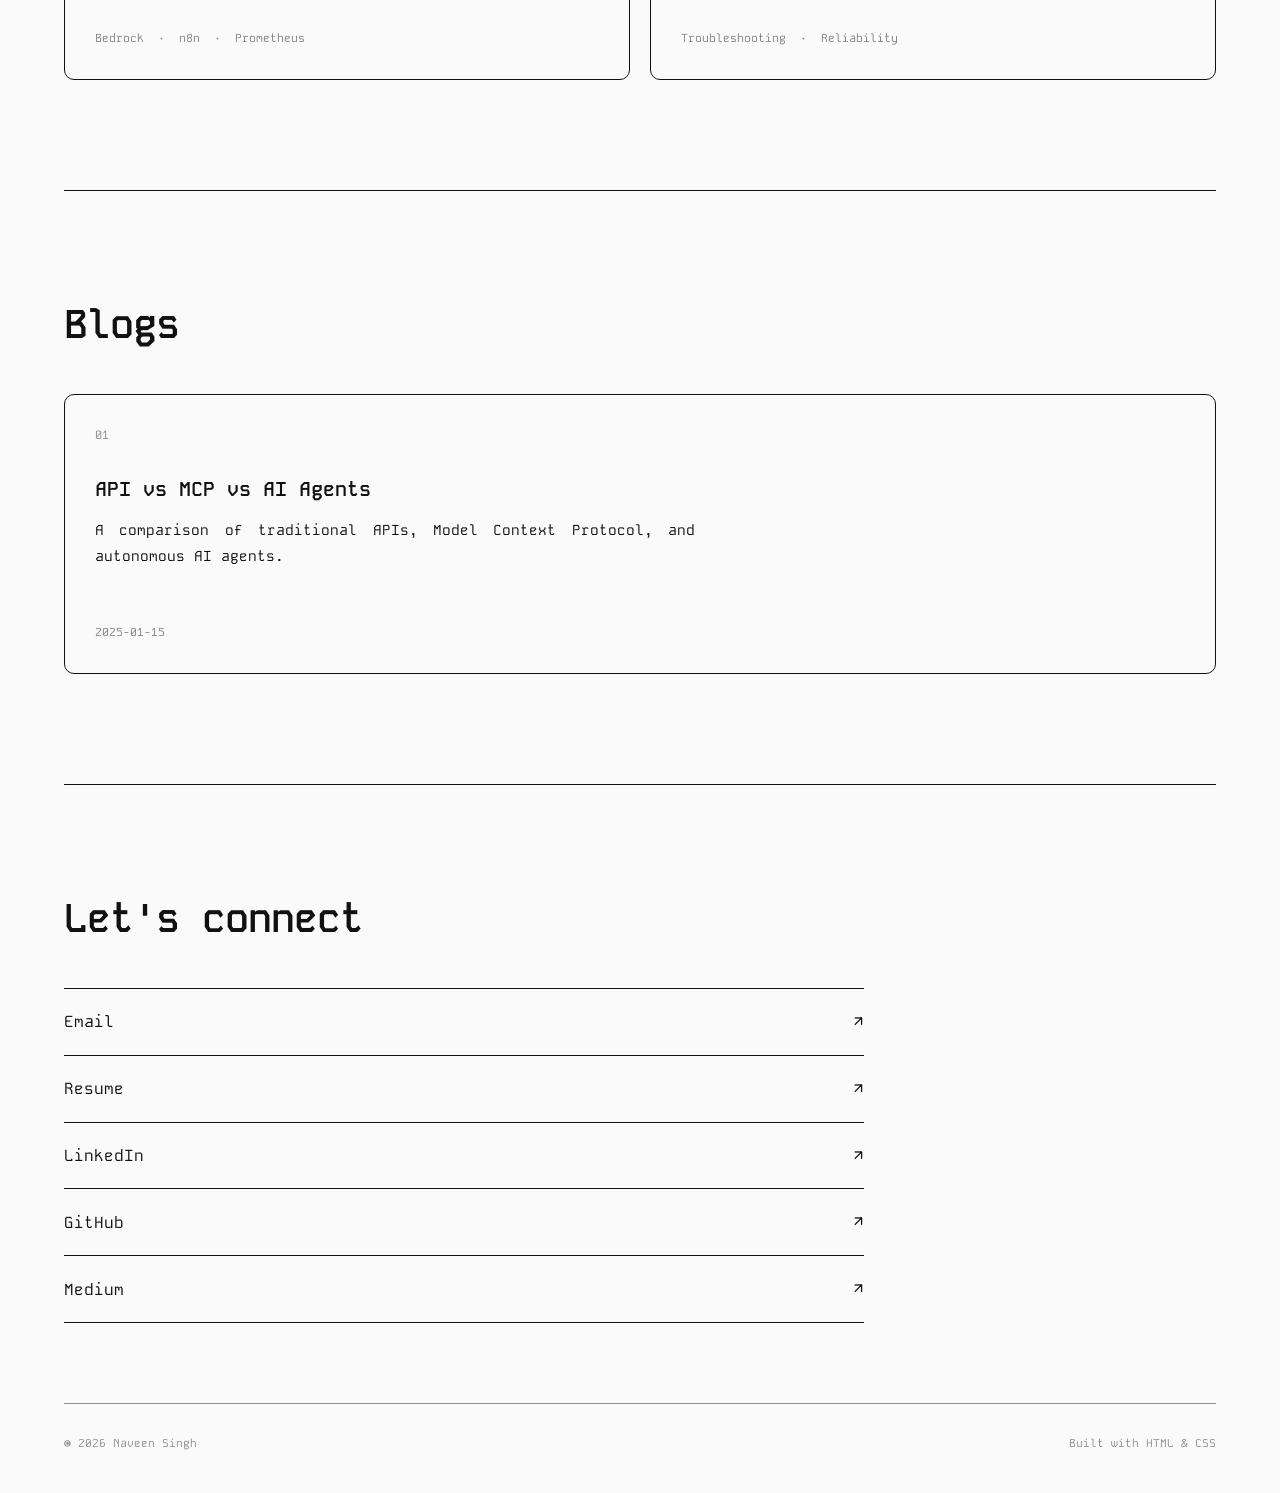
==== commit de23a420: "add blog section" ====
--- a/index.html
+++ b/index.html
@@ -33,7 +33,9 @@
         <nav class="navs">
             <a href="#home">Home</a>
             <a href="#skills">Skills</a>
+            <a href="#journey">Journey</a>
             <a href="#work">Work</a>
+            <a href="#blogs">Blogs</a>
             <a href="#connect">Connect</a>
         </nav>
 
@@ -70,19 +72,73 @@
                     <p>
                         DevOps Engineer with <strong>5+ years of production experience</strong>
                         focused on <strong>cloud infrastructure, container orchestration,
-                            infrastructure as code, CI/CD automation, observability,
-                            security engineering, and production reliability</strong>.
+                        infrastructure as code, CI/CD automation, observability,
+                        security engineering, and production reliability</strong>.
                     </p>
 
                     <p>
                         Experienced in <strong>infrastructure automation, cloud platform
-                            modernization, workload and cost optimization, incident response,
-                            and building scalable engineering solutions</strong> across complex
+                        modernization, workload and cost optimization, incident response,
+                        and building scalable engineering solutions</strong> across complex
                         production environments.
                     </p>
 
+                    <!-- About Me Narrative -->
+
+                    <p>
+                        I believe reliable infrastructure is built through automation,
+                        observability, and a relentless focus on reducing toil. Every
+                        system I touch should be easier to operate tomorrow than it is
+                        today. What drives me is the challenge of turning fragile,
+                        manual processes into resilient, self-healing platforms that
+                        engineering teams can trust.
+                    </p>
+
+                    <p>
+                        When problems surface, I start with data — metrics, logs, and
+                        traces — before forming hypotheses. I value pragmatic solutions
+                        over perfect ones, shipping incremental improvements that compound
+                        over time. Collaboration across development, security, and
+                        operations teams is how I ensure the systems we build actually
+                        serve the people who depend on them.
+                    </p>
+
                 </div>
 
+            </div>
+
+        </section>
+
+
+        <!-- =========================
+             IMPACT METRICS
+        ========================== -->
+
+        <section class="metrics-strip" aria-label="Key impact metrics">
+
+            <div class="metric" role="group" aria-label="37% GPU cost reduction">
+                <span class="metric-number">37%</span>
+                <span class="metric-label">GPU Cost Reduction</span>
+            </div>
+
+            <div class="metric" role="group" aria-label="40% mean time to resolution reduction">
+                <span class="metric-number">40%</span>
+                <span class="metric-label">MTTR Reduction</span>
+            </div>
+
+            <div class="metric" role="group" aria-label="15 EKS clusters modernized">
+                <span class="metric-number">15</span>
+                <span class="metric-label">EKS Clusters Modernized</span>
+            </div>
+
+            <div class="metric" role="group" aria-label="approximately 450 production nodes migrated">
+                <span class="metric-number">~450</span>
+                <span class="metric-label">Production Nodes Migrated</span>
+            </div>
+
+            <div class="metric" role="group" aria-label="92% container image size reduction">
+                <span class="metric-number">92%</span>
+                <span class="metric-label">Image Size Reduction</span>
             </div>
 
         </section>
@@ -186,13 +242,71 @@
 
 
         <!-- =========================
+             JOURNEY / TIMELINE
+        ========================== -->
+
+        <section id="journey" class="section">
+
+            <div class="section-heading">
+                <h2>Journey</h2>
+            </div>
+
+            <div class="timeline">
+
+                <!-- TODO: Replace placeholder companies and dates with your actual career history -->
+
+                <div class="timeline-entry">
+                    <div class="timeline-dot"></div>
+                    <div class="timeline-content">
+                        <h3 class="timeline-company">Company Name</h3>
+                        <span class="timeline-role">Senior DevOps Engineer</span>
+                        <span class="timeline-period">Jan 2023 – Present</span>
+                        <p class="timeline-desc">
+                            Leading cloud infrastructure and Kubernetes platform modernization across
+                            production environments, driving cost optimization and reliability improvements.
+                        </p>
+                    </div>
+                </div>
+
+                <div class="timeline-entry">
+                    <div class="timeline-dot"></div>
+                    <div class="timeline-content">
+                        <h3 class="timeline-company">Company Name</h3>
+                        <span class="timeline-role">DevOps Engineer</span>
+                        <span class="timeline-period">Jun 2021 – Dec 2022</span>
+                        <p class="timeline-desc">
+                            Built CI/CD pipelines, managed AWS infrastructure with Terraform,
+                            and implemented observability solutions using Prometheus and Grafana.
+                        </p>
+                    </div>
+                </div>
+
+                <div class="timeline-entry">
+                    <div class="timeline-dot"></div>
+                    <div class="timeline-content">
+                        <h3 class="timeline-company">Company Name</h3>
+                        <span class="timeline-role">Systems Engineer</span>
+                        <span class="timeline-period">Mar 2019 – May 2021</span>
+                        <p class="timeline-desc">
+                            Managed Linux server infrastructure, automated deployments with
+                            Ansible and Chef, and supported production database operations.
+                        </p>
+                    </div>
+                </div>
+
+            </div>
+
+        </section>
+
+
+        <!-- =========================
              ACHIEVEMENTS / WORK
         ========================== -->
 
         <section id="work" class="section">
 
             <div class="section-heading">
-                <h2>Achievement and Work I have done</h2>
+                <h2>Achievements and Work</h2>
             </div>
 
 
@@ -201,18 +315,24 @@
                 <!-- Card 1 -->
                 <article class="work-card">
 
-                    <div class="card-number">
-                        01
-                    </div>
-
-                    <h3>
-                        37% GPU Cost Reduction
-                    </h3>
-
-                    <p>
-                        Implemented NVIDIA GPU Time-Slicing for non-production
-                        workloads running on Amazon EKS.
-                    </p>
+                    <div class="card-number">01</div>
+
+                    <h3>37% GPU Cost Reduction</h3>
+
+                    <div class="card-body">
+                        <div class="card-subsection">
+                            <strong class="subsection-heading">Problem</strong>
+                            <p>Non-production GPU workloads each required a dedicated instance, driving up infrastructure costs significantly.</p>
+                        </div>
+                        <div class="card-subsection">
+                            <strong class="subsection-heading">Approach</strong>
+                            <p>Implemented NVIDIA GPU Time-Slicing on Amazon EKS to run four virtual GPU workloads on a single instance using context switching.</p>
+                        </div>
+                        <div class="card-subsection">
+                            <strong class="subsection-heading">Result</strong>
+                            <p>Eliminated three redundant instances, achieving a 37% reduction in GPU infrastructure costs.</p>
+                        </div>
+                    </div>
 
                     <div class="card-tech">
                         AWS &nbsp;·&nbsp; EKS &nbsp;·&nbsp; Kubernetes
@@ -224,19 +344,24 @@
                 <!-- Card 2 -->
                 <article class="work-card">
 
-                    <div class="card-number">
-                        02
-                    </div>
-
-                    <h3>
-                        40% MTTR Reduction
-                    </h3>
-
-                    <p>
-                        Developed Python automation to analyze MySQL table partitions,
-        generate weekly operational reports, and consolidate data from
-        New Relic, PagerDuty, and Zabbix for faster production incident analysis. 
-                    </p>
+                    <div class="card-number">02</div>
+
+                    <h3>40% MTTR Reduction</h3>
+
+                    <div class="card-body">
+                        <div class="card-subsection">
+                            <strong class="subsection-heading">Problem</strong>
+                            <p>Production incident analysis was slow due to fragmented monitoring data spread across multiple platforms.</p>
+                        </div>
+                        <div class="card-subsection">
+                            <strong class="subsection-heading">Approach</strong>
+                            <p>Developed Python automation to analyze MySQL table partitions, generate weekly operational reports, and consolidate data from New Relic, PagerDuty, and Zabbix.</p>
+                        </div>
+                        <div class="card-subsection">
+                            <strong class="subsection-heading">Result</strong>
+                            <p>Reduced mean time to resolution by 40% through faster and more unified incident analysis.</p>
+                        </div>
+                    </div>
 
                     <div class="card-tech">
                         Python &nbsp;·&nbsp; GCP &nbsp;·&nbsp; Automation
@@ -248,18 +373,24 @@
                 <!-- Card 3 -->
                 <article class="work-card">
 
-                    <div class="card-number">
-                        03
-                    </div>
-
-                    <h3>
-                        9 EKS Clusters Modernized
-                    </h3>
-
-                    <p>
-                        Upgraded 9 EKS clusters from version 1.34 to 1.36
-                        alongside the Rancher platform upgrade from 2.11 to 2.15.
-                    </p>
+                    <div class="card-number">03</div>
+
+                    <h3>15 EKS Clusters Modernized</h3>
+
+                    <div class="card-body">
+                        <div class="card-subsection">
+                            <strong class="subsection-heading">Problem</strong>
+                            <p>Outdated Rancher and EKS versions blocked adoption of newer Kubernetes features and security patches.</p>
+                        </div>
+                        <div class="card-subsection">
+                            <strong class="subsection-heading">Approach</strong>
+                            <p>Upgraded Rancher from 2.11.3 to 2.15.2 and the rancher2 Terraform provider from 5.0.0 to 15.1.2. Baked new AMIs for Kubernetes 1.35 and 1.36, resolved all configuration drift, and ensured CGroupV2 and containerd 2.0+ compatibility.</p>
+                        </div>
+                        <div class="card-subsection">
+                            <strong class="subsection-heading">Result</strong>
+                            <p>Successfully modernized 15 EKS clusters to support EKS 1.36 with full compliance.</p>
+                        </div>
+                    </div>
 
                     <div class="card-tech">
                         EKS &nbsp;·&nbsp; Rancher &nbsp;·&nbsp; Terraform
@@ -271,19 +402,24 @@
                 <!-- Card 4 -->
                 <article class="work-card">
 
-                    <div class="card-number">
-                        04
-                    </div>
-
-                    <h3>
-                        ~450 Production Nodes O.S. Migration
-                    </h3>
-
-                    <p>
-                        Developed Python modules to support Rocky Linux migration, validated
-        database packages, supported Python 2.7 → 3.8 migrations, and resolved
-        SSHd compatibility issues during the move to Rocky Linux 8.5+.
-                    </p>
+                    <div class="card-number">04</div>
+
+                    <h3>~450 Production Nodes O.S. Migration</h3>
+
+                    <div class="card-body">
+                        <div class="card-subsection">
+                            <strong class="subsection-heading">Problem</strong>
+                            <p>Legacy CentOS nodes required migration to Rocky Linux for continued security support and compliance.</p>
+                        </div>
+                        <div class="card-subsection">
+                            <strong class="subsection-heading">Approach</strong>
+                            <p>Developed Python modules to validate database packages, supported Python 2.7 to 3.8 migrations, and resolved SSHd compatibility issues during the transition to Rocky Linux 8.5+.</p>
+                        </div>
+                        <div class="card-subsection">
+                            <strong class="subsection-heading">Result</strong>
+                            <p>Migrated approximately 450 production nodes to Rocky Linux with zero unplanned downtime.</p>
+                        </div>
+                    </div>
 
                     <div class="card-tech">
                         Linux &nbsp;·&nbsp; Automation &nbsp;·&nbsp; Security
@@ -295,18 +431,24 @@
                 <!-- Card 5 -->
                 <article class="work-card">
 
-                    <div class="card-number">
-                        05
-                    </div>
-
-                    <h3>
-                        20 GB → 1.6 GB
-                    </h3>
-
-                    <p>
-                        Removed unused DVC checkpoints from ML images,
-                        significantly reducing image footprint and storage usage.
-                    </p>
+                    <div class="card-number">05</div>
+
+                    <h3>20 GB → 1.6 GB</h3>
+
+                    <div class="card-body">
+                        <div class="card-subsection">
+                            <strong class="subsection-heading">Problem</strong>
+                            <p>Oversized container images increased build times, storage costs, and deployment latency across multiple teams.</p>
+                        </div>
+                        <div class="card-subsection">
+                            <strong class="subsection-heading">Approach</strong>
+                            <p>Introduced multi-stage Dockerfiles for Node applications, replaced generic distro base images with purpose-built images such as Eclipse Temurin for Java, and removed unused DVC checkpoints from ML images.</p>
+                        </div>
+                        <div class="card-subsection">
+                            <strong class="subsection-heading">Result</strong>
+                            <p>Reduced total image footprint from 20 GB to 1.6 GB, significantly lowering storage usage and deployment times.</p>
+                        </div>
+                    </div>
 
                     <div class="card-tech">
                         Kubernetes &nbsp;·&nbsp; Docker &nbsp;·&nbsp; ML
@@ -318,19 +460,24 @@
                 <!-- Card 6 -->
                 <article class="work-card">
 
-                    <div class="card-number">
-                        06
-                    </div>
-
-                    <h3>
-                        Custom Go Prometheus Exporter
-                    </h3>
-
-                    <p>
-                        Engineered a concurrent Go-based exporter to overcome
-                        YACE limitations for AmazonMQ broker discovery through
-                        cross-account role assumption.
-                    </p>
+                    <div class="card-number">06</div>
+
+                    <h3>Custom Go Prometheus Exporter</h3>
+
+                    <div class="card-body">
+                        <div class="card-subsection">
+                            <strong class="subsection-heading">Problem</strong>
+                            <p>YACE lacked support for AmazonMQ broker discovery through cross-account role assumption, leaving monitoring gaps.</p>
+                        </div>
+                        <div class="card-subsection">
+                            <strong class="subsection-heading">Approach</strong>
+                            <p>Engineered a concurrent Go-based Prometheus exporter that performs cross-account role assumption for AmazonMQ broker metric collection.</p>
+                        </div>
+                        <div class="card-subsection">
+                            <strong class="subsection-heading">Result</strong>
+                            <p>Achieved full AmazonMQ observability across accounts, addressing the open <a href="https://github.com/prometheus-community/yet-another-cloudwatch-exporter/issues/1552">YACE Issue #1552</a>.</p>
+                        </div>
+                    </div>
 
                     <div class="card-tech">
                         Go &nbsp;·&nbsp; Prometheus &nbsp;·&nbsp; AWS
@@ -342,19 +489,24 @@
                 <!-- Card 7 -->
                 <article class="work-card">
 
-                    <div class="card-number">
-                        07
-                    </div>
-
-                    <h3>
-                        AI-assisted Incident Remediation
-                    </h3>
-
-                    <p>
-                        Integrated Prometheus Alertmanager, n8n and AWS Bedrock
-                        to dynamically identify remediation steps from knowledge
-                        bases with team approval before execution.
-                    </p>
+                    <div class="card-number">07</div>
+
+                    <h3>AI-assisted Incident Remediation</h3>
+
+                    <div class="card-body">
+                        <div class="card-subsection">
+                            <strong class="subsection-heading">Problem</strong>
+                            <p>Manual incident remediation was time-consuming, and knowledge bases were underutilized during high-pressure production events.</p>
+                        </div>
+                        <div class="card-subsection">
+                            <strong class="subsection-heading">Approach</strong>
+                            <p>Integrated Prometheus Alertmanager, n8n, and AWS Bedrock to dynamically retrieve remediation steps from knowledge bases, with team approval required before execution.</p>
+                        </div>
+                        <div class="card-subsection">
+                            <strong class="subsection-heading">Result</strong>
+                            <p>Established an AI-assisted remediation workflow that accelerates response times while maintaining human oversight.</p>
+                        </div>
+                    </div>
 
                     <div class="card-tech">
                         Bedrock &nbsp;·&nbsp; n8n &nbsp;·&nbsp; Prometheus
@@ -366,18 +518,24 @@
                 <!-- Card 8 -->
                 <article class="work-card">
 
-                    <div class="card-number">
-                        08
-                    </div>
-
-                    <h3>
-                        Best Troubleshooter Award
-                    </h3>
-
-                    <p>
-                        Recognized in September 2024 for rapid root-cause
-                        isolation and incident turnaround under critical SLAs.
-                    </p>
+                    <div class="card-number">08</div>
+
+                    <h3>Best Troubleshooter Award</h3>
+
+                    <div class="card-body">
+                        <div class="card-subsection">
+                            <strong class="subsection-heading">Problem</strong>
+                            <p>Critical production incidents required rapid root-cause analysis under tight SLA constraints.</p>
+                        </div>
+                        <div class="card-subsection">
+                            <strong class="subsection-heading">Approach</strong>
+                            <p>Applied systematic debugging methods and deep infrastructure knowledge to isolate and resolve issues efficiently.</p>
+                        </div>
+                        <div class="card-subsection">
+                            <strong class="subsection-heading">Result</strong>
+                            <p>Recognized in September 2024 for exceptional troubleshooting speed and reliability under critical SLAs.</p>
+                        </div>
+                    </div>
 
                     <div class="card-tech">
                         Troubleshooting &nbsp;·&nbsp; Reliability
@@ -385,6 +543,23 @@
 
                 </article>
 
+            </div>
+
+        </section>
+
+
+        <!-- =========================
+             BLOGS
+        ========================== -->
+
+        <section id="blogs" class="section">
+
+            <div class="section-heading">
+                <h2>Blogs</h2>
+            </div>
+
+            <div id="blog-container" class="work-container">
+                <!-- Blog cards are injected by JavaScript -->
             </div>
 
         </section>
@@ -406,6 +581,13 @@
                 <a href="mailto:navsin189@gmail.com" class="connect-link">
                     <span>Email</span>
                     <span>↗</span>
+                </a>
+                <a href="https://drive.google.com/file/d/1pSJaTy5qX1i4LX2mOPTMvcUCwf10N-ra/view?usp=sharing"
+                    target="_blank" rel="noopener noreferrer" class="connect-link">
+
+                    <span>Resume</span>
+                    <span>↗</span>
+
                 </a>
 
                 <a href="https://linkedin.com/in/navsin189" target="_blank" rel="noopener noreferrer"
@@ -471,16 +653,8 @@
 
         function changePosition() {
 
-            /*
-             * Fade the current position out
-             */
             positionElement.classList.add("fade-out");
 
-
-            /*
-             * Wait for the fade-out animation,
-             * change the text and fade it back in.
-             */
             setTimeout(() => {
 
                 currentPosition =
@@ -494,14 +668,78 @@
             }, 350);
         }
 
-
-        /*
-         * Change position every 2 seconds.
-         */
         setInterval(changePosition, 2000);
 
     </script>
 
+
+    <!-- =========================
+         BLOG LOADER
+    ========================== -->
+
+    <script>
+
+        (function loadBlogs() {
+
+            const container = document.getElementById("blog-container");
+
+            fetch("blogs/index.json")
+                .then(function (response) {
+                    if (!response.ok) {
+                        throw new Error("Failed to fetch manifest");
+                    }
+                    return response.json();
+                })
+                .then(function (data) {
+
+                    const posts = data.posts;
+
+                    if (!posts || posts.length === 0) {
+                        container.innerHTML =
+                            '<p class="blog-message">No blog posts available yet.</p>';
+                        return;
+                    }
+
+                    /* Sort by date descending (newest first) */
+                    posts.sort(function (a, b) {
+                        return new Date(b.date) - new Date(a.date);
+                    });
+
+                    posts.forEach(function (post, index) {
+
+                        var card = document.createElement("a");
+                        card.href = "blog.html?post=" + encodeURIComponent(post.filename);
+                        card.className = "work-card blog-card";
+
+                        card.innerHTML =
+                            '<div class="card-number">' +
+                                String(index + 1).padStart(2, "0") +
+                            '</div>' +
+                            '<h3>' + escapeHtml(post.title) + '</h3>' +
+                            '<p>' + escapeHtml(post.description) + '</p>' +
+                            '<div class="card-tech">' +
+                                escapeHtml(post.date) +
+                            '</div>';
+
+                        container.appendChild(card);
+                    });
+                })
+                .catch(function () {
+                    container.innerHTML =
+                        '<p class="blog-message">Blog posts are currently unavailable.</p>';
+                });
+
+
+            function escapeHtml(text) {
+                var div = document.createElement("div");
+                div.appendChild(document.createTextNode(text));
+                return div.innerHTML;
+            }
+
+        })();
+
+    </script>
+
 </body>
 
-</html>+</html>
--- a/style.css
+++ b/style.css
@@ -199,7 +199,7 @@
 ========================================================= */
 
 .summary {
-    max-width: 820px;
+    max-width: 100%;
 
     font-size: 1.05rem;
 
@@ -209,11 +209,65 @@
 
 .summary p {
     margin: 0 0 18px 0;
+
+    text-align: justify;
 }
 
 
 .summary strong {
     font-weight: 700;
+}
+
+
+/* =========================================================
+   METRICS STRIP
+========================================================= */
+
+.metrics-strip {
+    display: flex;
+
+    justify-content: space-around;
+
+    align-items: flex-start;
+
+    padding: 60px 0;
+
+    border-top: 1px solid #111111;
+}
+
+
+.metric {
+    text-align: center;
+
+    flex: 1;
+
+    padding: 0 10px;
+}
+
+
+.metric-number {
+    display: block;
+
+    font-size: 2.4em;
+
+    font-weight: 700;
+
+    line-height: 1.1;
+
+    letter-spacing: -1px;
+}
+
+
+.metric-label {
+    display: block;
+
+    font-size: 0.75rem;
+
+    margin-top: 8px;
+
+    opacity: 0.55;
+
+    line-height: 1.4;
 }
 
 
@@ -299,6 +353,122 @@
 
 
 /* =========================================================
+   TIMELINE / JOURNEY
+========================================================= */
+
+.timeline {
+    position: relative;
+
+    padding-left: 40px;
+
+    max-width: 900px;
+}
+
+
+/*
+    Vertical connector line.
+*/
+
+.timeline::before {
+    content: "";
+
+    position: absolute;
+
+    left: 7px;
+    top: 0;
+    bottom: 0;
+
+    width: 1px;
+
+    background-color: #111111;
+}
+
+
+.timeline-entry {
+    position: relative;
+
+    padding-bottom: 50px;
+}
+
+
+.timeline-entry:last-child {
+    padding-bottom: 0;
+}
+
+
+/*
+    Dot on the vertical line.
+*/
+
+.timeline-dot {
+    position: absolute;
+
+    left: -40px;
+    top: 4px;
+
+    width: 14px;
+    height: 14px;
+
+    border-radius: 50%;
+
+    border: 2px solid #111111;
+
+    background-color: #fafafa;
+
+    z-index: 1;
+}
+
+
+.timeline-content {
+    display: flex;
+
+    flex-direction: column;
+}
+
+
+.timeline-company {
+    margin: 0;
+
+    font-size: 1.15rem;
+
+    font-weight: 700;
+
+    line-height: 1.3;
+}
+
+
+.timeline-role {
+    font-size: 0.9rem;
+
+    margin-top: 4px;
+
+    opacity: 0.7;
+}
+
+
+.timeline-period {
+    font-size: 0.78rem;
+
+    margin-top: 4px;
+
+    opacity: 0.45;
+}
+
+
+.timeline-desc {
+    margin: 12px 0 0 0;
+
+    font-size: 0.88rem;
+
+    line-height: 1.7;
+
+    max-width: 650px;
+
+    text-align: justify;
+}
+
+
+/* =========================================================
    WORK / ACHIEVEMENTS
 ========================================================= */
 
@@ -381,6 +551,45 @@
     line-height: 1.8;
 
     max-width: 600px;
+
+    text-align: justify;
+}
+
+
+/*
+    Problem / Approach / Result subsections.
+*/
+
+.card-body {
+    display: flex;
+
+    flex-direction: column;
+
+    gap: 10px;
+
+    margin-bottom: 10px;
+}
+
+
+.card-subsection {
+    display: flex;
+
+    flex-direction: column;
+
+    gap: 2px;
+}
+
+
+.subsection-heading {
+    font-size: 0.72rem;
+
+    font-weight: 700;
+
+    text-transform: uppercase;
+
+    letter-spacing: 1px;
+
+    opacity: 0.5;
 }
 
 
@@ -400,6 +609,207 @@
 
 
 /* =========================================================
+   BLOG CARDS
+========================================================= */
+
+.blog-card {
+    cursor: pointer;
+
+    text-decoration: none;
+
+    color: inherit;
+}
+
+
+.blog-card:hover {
+    box-shadow: 6px 6px 0 #111111;
+
+    transform: translate(-2px, -2px);
+}
+
+
+.blog-message {
+    font-size: 0.95rem;
+
+    opacity: 0.55;
+
+    padding: 20px 0;
+}
+
+
+/* =========================================================
+   BLOG POST VIEW (blog.html)
+========================================================= */
+
+.blog-post {
+    max-width: 820px;
+
+    padding: 80px 0 100px 0;
+}
+
+
+.blog-post h1 {
+    margin: 0 0 10px 0;
+
+    font-size: clamp(1.5rem, 4vw, 2.5rem);
+
+    font-weight: 700;
+
+    line-height: 1.3;
+
+    letter-spacing: -1px;
+}
+
+
+.blog-date {
+    display: block;
+
+    font-size: 0.8rem;
+
+    opacity: 0.45;
+
+    margin-bottom: 45px;
+}
+
+
+.blog-content {
+    font-size: 1rem;
+
+    line-height: 1.9;
+}
+
+
+.blog-content h1,
+.blog-content h2,
+.blog-content h3 {
+    margin-top: 40px;
+
+    margin-bottom: 15px;
+
+    font-weight: 600;
+
+    line-height: 1.3;
+}
+
+
+.blog-content h2 {
+    font-size: 1.5rem;
+}
+
+
+.blog-content h3 {
+    font-size: 1.2rem;
+}
+
+
+.blog-content p {
+    margin: 0 0 18px 0;
+
+    text-align: justify;
+}
+
+
+.blog-content code {
+    background-color: #eee;
+
+    padding: 2px 6px;
+
+    border-radius: 4px;
+
+    font-size: 0.9em;
+}
+
+
+.blog-content pre {
+    background-color: #111111;
+
+    color: #fafafa;
+
+    padding: 20px;
+
+    border-radius: 10px;
+
+    overflow-x: auto;
+
+    line-height: 1.5;
+
+    margin: 20px 0;
+}
+
+
+.blog-content pre code {
+    background: none;
+
+    padding: 0;
+
+    color: inherit;
+
+    font-size: 0.85rem;
+}
+
+
+.blog-content a {
+    text-decoration: underline;
+
+    text-underline-offset: 3px;
+}
+
+
+.blog-content a:hover {
+    opacity: 0.55;
+}
+
+
+.blog-content ul,
+.blog-content ol {
+    padding-left: 24px;
+
+    margin: 0 0 18px 0;
+}
+
+
+.blog-content li {
+    margin-bottom: 6px;
+}
+
+
+.blog-content blockquote {
+    border-left: 3px solid #111111;
+
+    margin: 20px 0;
+
+    padding: 10px 20px;
+
+    opacity: 0.7;
+}
+
+
+.blog-content img {
+    max-width: 100%;
+
+    border-radius: 10px;
+
+    margin: 20px 0;
+}
+
+
+.blog-error {
+    font-size: 1rem;
+
+    opacity: 0.55;
+
+    padding: 40px 0;
+}
+
+
+.blog-error a {
+    text-decoration: underline;
+
+    text-underline-offset: 3px;
+}
+
+
+/* =========================================================
    CONNECT
 ========================================================= */
 
@@ -524,6 +934,34 @@
     }
 
 
+    .metrics-strip {
+        padding: 45px 0;
+    }
+
+
+    .metric-number {
+        font-size: 2em;
+    }
+
+
+    .timeline {
+        padding-left: 30px;
+    }
+
+
+    .timeline-dot {
+        left: -30px;
+
+        width: 12px;
+        height: 12px;
+    }
+
+
+    .timeline::before {
+        left: 5px;
+    }
+
+
     .work-card {
         flex-basis: 100%;
 
@@ -561,9 +999,9 @@
 
 
     .navs {
-        gap: 12px;
-
-        font-size: 0.7rem;
+        gap: 10px;
+
+        font-size: 0.68rem;
     }
 
 
@@ -608,6 +1046,69 @@
     }
 
 
+    /*
+        Metrics reflow to two-column grid.
+    */
+
+    .metrics-strip {
+        display: grid;
+
+        grid-template-columns: 1fr 1fr;
+
+        gap: 30px 10px;
+
+        padding: 40px 0;
+    }
+
+
+    .metric-number {
+        font-size: 1.8em;
+    }
+
+
+    .timeline {
+        padding-left: 24px;
+    }
+
+
+    .timeline-dot {
+        left: -24px;
+
+        width: 10px;
+        height: 10px;
+    }
+
+
+    .timeline::before {
+        left: 4px;
+    }
+
+
+    .timeline-entry {
+        padding-bottom: 35px;
+    }
+
+
+    .timeline-company {
+        font-size: 1rem;
+    }
+
+
+    .timeline-role {
+        font-size: 0.8rem;
+    }
+
+
+    .timeline-period {
+        font-size: 0.7rem;
+    }
+
+
+    .timeline-desc {
+        font-size: 0.8rem;
+    }
+
+
     .skills-container {
         margin: -4px;
     }
@@ -655,4 +1156,19 @@
         font-size: 0.62rem;
     }
 
-}+
+    .blog-post {
+        padding: 50px 0 70px 0;
+    }
+
+
+    .blog-post h1 {
+        font-size: 1.4rem;
+    }
+
+
+    .blog-content {
+        font-size: 0.9rem;
+    }
+
+}
